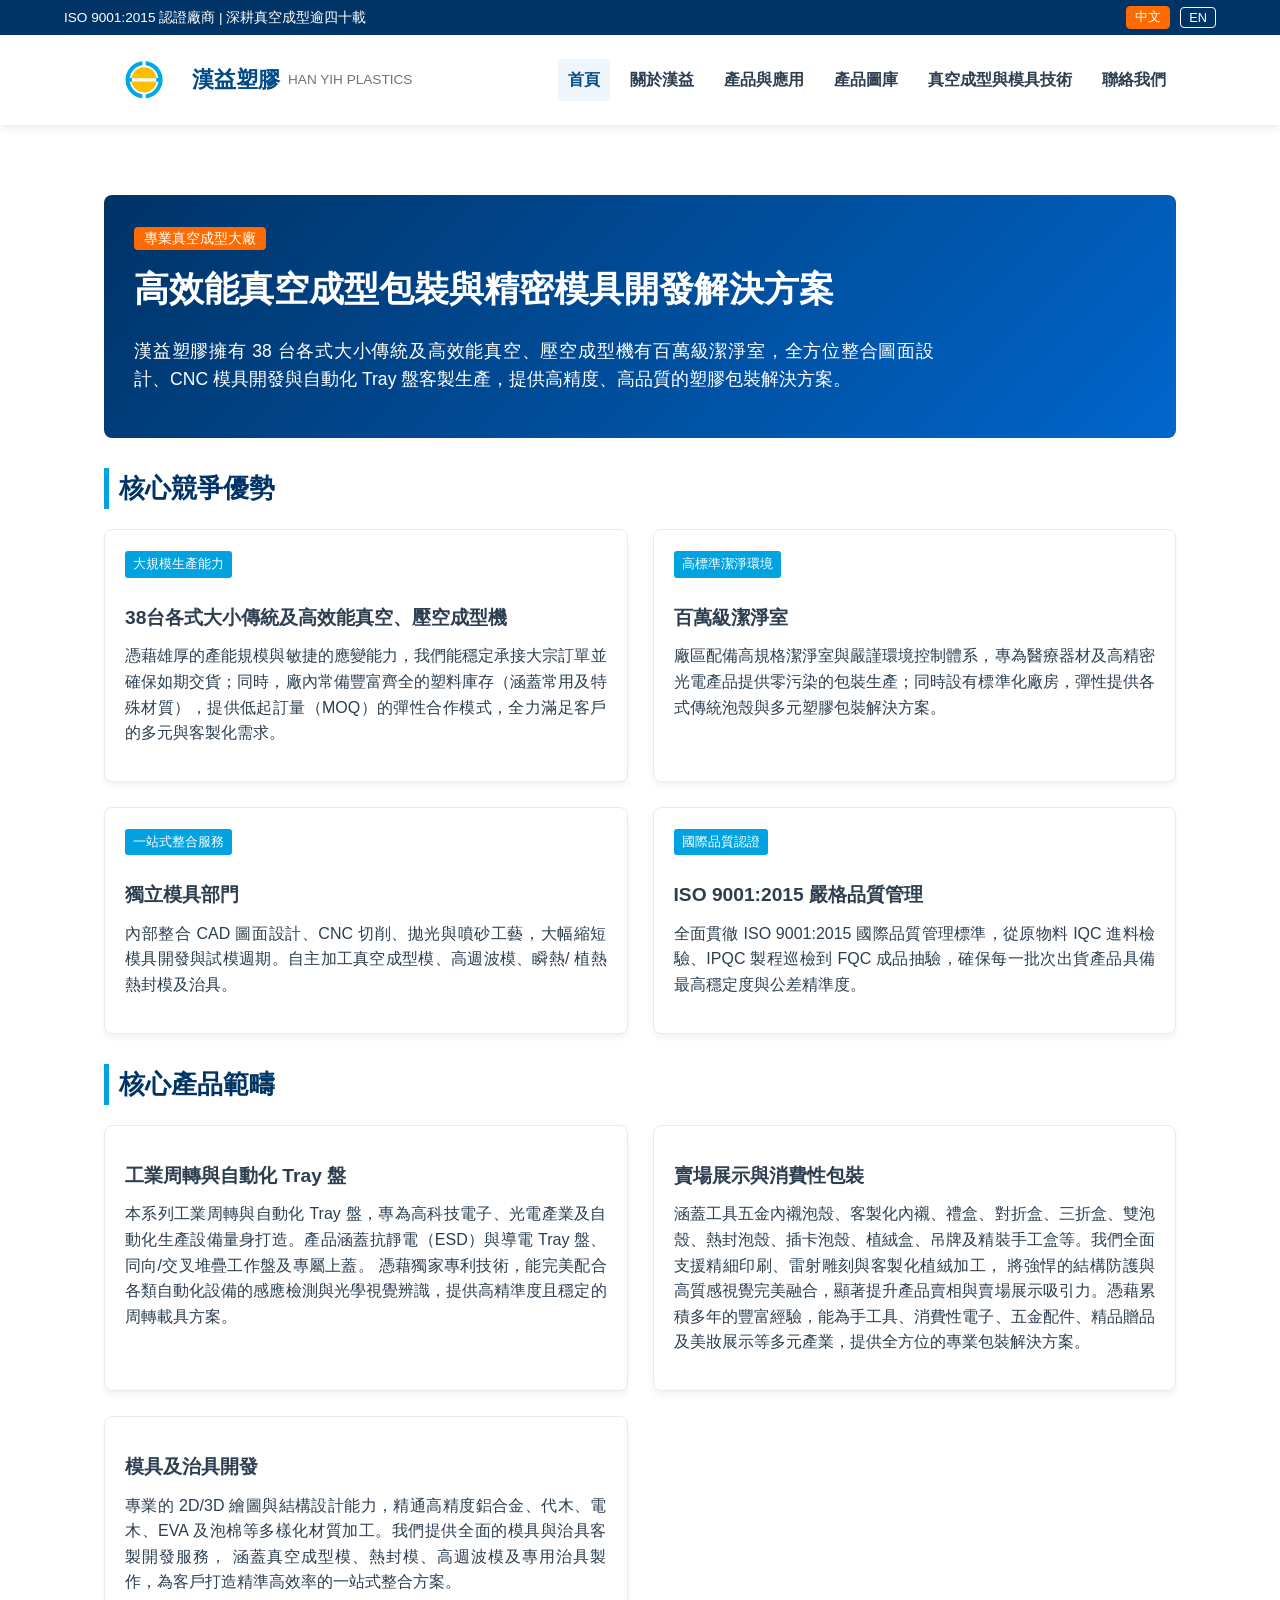
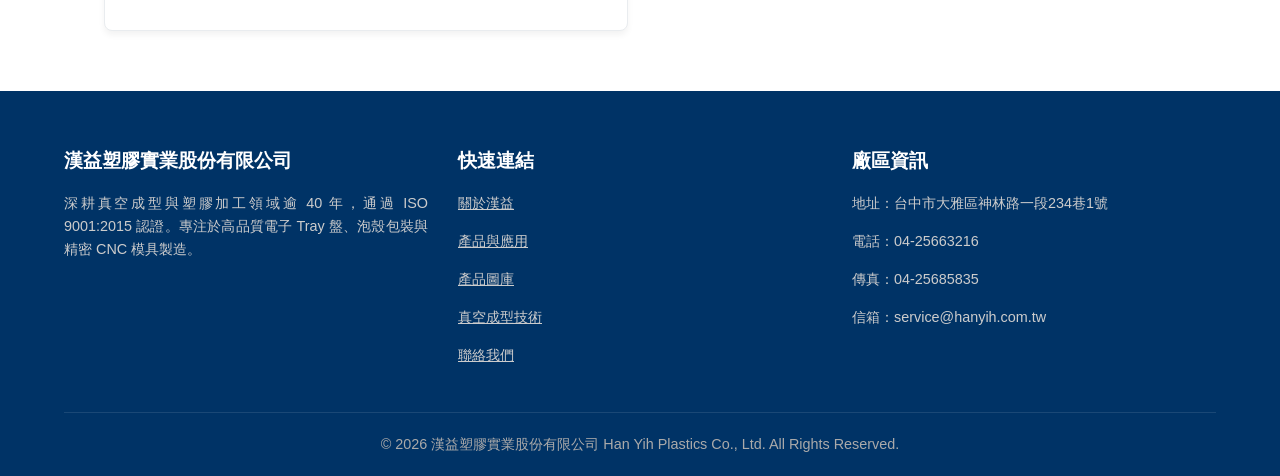
==== index.html @ bca00886 "Update index.html" ====
<!DOCTYPE html>
<html lang="zh-TW">
<head>
  <meta charset="UTF-8">
  <meta name="viewport" content="width=device-width, initial-scale=1.0">
  <meta name="robots" content="index, follow">
  <meta name="theme-color" content="#003366">

  <!-- SEO Meta Tags -->
  <title>漢益塑膠 | 真空成型盒、抗靜電Tray盤與CNC模具開發 (ISO 9001認證)</title>
  <meta name="description" content="漢益塑膠深耕真空成型逾40年，擁有38台真空成型機、壓空成型機與百萬級潔淨室。專營抗靜電Tray盤、電子包裝、雙泡殼、插卡泡殼、醫療食品盒及CNC鋁模設計製造，提供一站式專業製造服務。">
  <meta name="keywords" content="漢益塑膠, 真空成型,吸塑, 泡殼, 抗靜電Tray盤, 導電Tray, 電子Tray, 台中真空成型 , Tray , Blister , Clamshell , 專業 , CNC模具, 潔淨室, ISO 9001">
  <meta name="author" content="漢益塑膠實業股份有限公司">
  <link rel="canonical" href="https://hanyih.com.tw/">

  <!-- Open Graph / Facebook / Social SEO -->
  <meta property="og:type" content="website">
  <meta property="og:title" content="漢益塑膠 | 專業真空成型與抗靜電Tray盤製造大廠">
  <meta property="og:description" content="40年真空成型經驗，配備38台成型機與百萬級潔淨室，通過ISO 9001認證，提供客製化Tray盤與泡殼包裝解決方案。">
  <meta property="og:url" content="https://hanyih.com.tw/">
  <meta property="og:site_name" content="漢益塑膠實業股份有限公司">
  <meta property="og:image" content="https://hanyih.com.tw/hanyih.jpg">

  <!-- Twitter Card SEO -->
  <meta name="twitter:card" content="summary_large_image">
  <meta name="twitter:title" content="漢益塑膠 | 專業真空成型與抗靜電Tray盤製造大廠">
  <meta name="twitter:description" content="40年真空成型經驗，配備38台成型機與百萬級潔淨室，通過ISO 9001認證，提供客製化Tray盤與泡殼包裝解決方案。">
  <meta name="twitter:image" content="https://hanyih.com.tw/hanyih.jpg">

  <!-- Schema.org (JSON-LD) 保留首頁即可 -->
  <script type="application/ld+json">
  {
    "@context": "https://schema.org",
    "@graph": [
      {
        "@type": "ManufacturingBusiness",
        "@id": "https://hanyih.com.tw/#organization",
        "name": "漢益塑膠實業股份有限公司",
        "alternateName": "Han Yih Plastics Co., Ltd.",
        "url": "https://hanyih.com.tw/",
        "logo": "https://hanyih.com.tw/HY3.png",
        "image": "https://hanyih.com.tw/hanyih.jpg",
        "telephone": "+886-4-25663216",
        "faxNumber": "+886-4-25685835",
        "email": "service@hanyih.com.tw",
        "priceRange": "$$",
        "address": {
          "@type": "PostalAddress",
          "streetAddress": "神林路一段234巷1號",
          "addressLocality": "大雅區",
          "addressRegion": "台中市",
          "postalCode": "428",
          "addressCountry": "TW"
        },
        "geo": {
          "@type": "GeoCoordinates",
          "latitude": "24.236753589183078",
          "longitude": "120.65590158064201"
        },
        "openingHoursSpecification": {
          "@type": "OpeningHoursSpecification",
          "dayOfWeek": ["Monday", "Tuesday", "Wednesday", "Thursday", "Friday"],
          "opens": "08:00",
          "closes": "17:00"
        },
        "hasCredential": "ISO 9001:2015 品質管理系統認證"
      },
      {
        "@type": "WebSite",
        "@id": "https://hanyih.com.tw/#website",
        "url": "https://hanyih.com.tw/",
        "name": "漢益塑膠 | 專業真空成型、抗靜電Tray盤與精密模具廠",
        "publisher": { "@id": "https://hanyih.com.tw/#organization" }
      },
	  {
		  "@type": "FAQPage",
		  "mainEntity": [
			{
			  "@type": "Question",
			  "name": "漢益塑膠擁有多少年的真空成型與包裝經驗？",
			  "acceptedAnswer": {
				"@type": "Answer",
				"text": "漢益塑膠深耕真空成型與塑膠加工領域逾 40 年，通過 ISO 9001:2015 認證，配備 38 台成型機與百萬級潔淨室，提供從模具開發到量產的一站式服務。"
			  }
			},
			{
			  "@type": "Question",
			  "name": "漢益塑膠能否配合自動化產線需求？",
			  "acceptedAnswer": {
				"@type": "Answer",
				"text": "可以。我們專為高科技電子及自動化設備量身打造同向堆疊與精密定位的 Tray 盤，完美配合自動化手臂與光學視覺辨識系統。"
			  }
			}
		  ]
		}
    ]
  }
  </script>
  <!-- CSS Styles -->
  <link rel="stylesheet" href="style.css">

</head>
<body class="lang-zh">

  <!-- Header / Navigation -->
<header id="site-header"></header>

  <!-- Main Content Container -->
  <main>
    <!-- 1. 首頁 (Home) -->
    <section id="home" class="page-section active">
      <div class="cta-box" style="text-align: left; background: linear-gradient(135deg, #003366, #0066cc);">
        <span style="background:var(--accent); padding:4px 10px; border-radius:4px; font-size:0.85rem;">
          <span class="lang-zh">專業真空成型大廠</span><span class="lang-en">Leading Thermoforming Manufacturer</span>
        </span>
        <h1 style="color:#fff; border:none; margin:10px 0;">
          <span class="lang-zh">高效能真空成型包裝與精密模具開發解決方案</span>
          <span class="lang-en">High-Performance Thermoforming Packaging & Precision Mold Solutions</span>
        </h1>
        <p style="font-size:1.1rem; max-width:800px;">
          <span class="lang-zh">漢益塑膠擁有 38 台各式大小傳統及高效能真空、壓空成型機有百萬級潔淨室，全方位整合圖面設計、CNC 模具開發與自動化 Tray 盤客製生產，提供高精度、高品質的塑膠包裝解決方案。</span>
          <span class="lang-en">Equipped with 38 conventional and high-performance vacuum and pressure forming machines of various sizes, along with a cleanroom facility
		  , Han Yih Plastic provides fully integrated services—from drawing design and CNC mold development to custom automated tray manufacturing—delivering high-precision, high-quality plastic packaging solutions.</span>
        </p>
      </div>
      <h2>
        <span class="lang-zh">核心競爭優勢</span><span class="lang-en">Core Advantages</span>
      </h2>
      <div class="grid-2">
        <div class="card">
          <div class="card-badge">
            <span class="lang-zh">大規模生產能力</span><span class="lang-en">Mass Production Capacity</span>
          </div>
          <h3>
            <span class="lang-zh">38台各式大小傳統及高效能真空、壓空成型機</span><span class="lang-en">38 conventional and high-performance vacuum and pressure forming machines</span>
          </h3>
          <p>
            <span class="lang-zh">憑藉雄厚的產能規模與敏捷的應變能力，我們能穩定承接大宗訂單並確保如期交貨；同時，廠內常備豐富齊全的塑料庫存（涵蓋常用及特殊材質），提供低起訂量（MOQ）的彈性合作模式，全力滿足客戶的多元與客製化需求。</span>
            <span class="lang-en">Powered by scalable capacity and rapid responsiveness, we ensure reliable large-order fulfillment and on-time delivery.
			Backed by a comprehensive inventory of standard and specialty raw materials, we support flexible low MOQs to meet all your tailored packaging needs.</span>
          </p>
        </div>
        <div class="card">
          <div class="card-badge">
            <span class="lang-zh">高標準潔淨環境</span><span class="lang-en">Cleanroom Standard</span>
          </div>
          <h3>
            <span class="lang-zh">百萬級潔淨室</span><span class="lang-en">Class 1,000,000 Cleanroom</span>
          </h3>
          <p>
            <span class="lang-zh">廠區配備高規格潔淨室與嚴謹環境控制體系，專為醫療器材及高精密光電產品提供零污染的包裝生產；同時設有標準化廠房，彈性提供各式傳統泡殼與多元塑膠包裝解決方案。</span>
            <span class="lang-en">Equipped with a high-specification cleanroom and strict environmental monitoring systems
			, we deliver zero-contamination packaging solutions tailored for medical devices and high-precision optoelectronics. Additionally
			, our standard manufacturing facility provides versatile conventional blister packaging solutions to meet diverse industry needs.</span>
          </p>
        </div>
        <div class="card">
          <div class="card-badge">
            <span class="lang-zh">一站式整合服務</span><span class="lang-en">One-Stop Solution</span>
          </div>
          <h3>
            <span class="lang-zh">獨立模具部門</span><span class="lang-en">In-House Tooling Department</span>
          </h3>
          <p>
            <span class="lang-zh">內部整合 CAD 圖面設計、CNC 切削、拋光與噴砂工藝，大幅縮短模具開發與試模週期。自主加工真空成型模、高週波模、瞬熱/ 植熱熱封模及治具。</span>
            <span class="lang-en">Integrating CAD design, CNC machining, polishing, and sandblasting. In-house fabrication of thermoforming molds, high-frequency molds, heat-sealing molds, and fixtures to shorten development lead times.</span>
          </p>
        </div>
        <div class="card">
          <div class="card-badge">
            <span class="lang-zh">國際品質認證</span><span class="lang-en">Certified Quality</span>
          </div>
          <h3>
            <span class="lang-zh">ISO 9001:2015 嚴格品質管理</span><span class="lang-en">ISO 9001:2015 Quality Management System</span>
          </h3>
          <p>
            <span class="lang-zh">全面貫徹 ISO 9001:2015 國際品質管理標準，從原物料 IQC 進料檢驗、IPQC 製程巡檢到 FQC 成品抽驗，確保每一批次出貨產品具備最高穩定度與公差精準度。</span>
            <span class="lang-en"> Full compliance with ISO 9001:2015 quality control systems. Rigorous raw material inspection, process monitoring, and final QA ensure superior dimension precision.</span>
          </p>
        </div>
      </div>

      <h2>
        <span class="lang-zh">核心產品範疇</span><span class="lang-en">Core Product Line</span>
      </h2>
      <div class="grid-2">
        <div class="card">
          <h3>
            <span class="lang-zh">工業周轉與自動化 Tray 盤</span><span class="lang-en">Industrial Transport & Automation Trays</span>
          </h3>
          <p>
            <span class="lang-zh">本系列工業周轉與自動化 Tray 盤，專為高科技電子、光電產業及自動化生產設備量身打造。產品涵蓋抗靜電（ESD）與導電 Tray 盤、同向/交叉堆疊工作盤及專屬上蓋。
			憑藉獨家專利技術，能完美配合各類自動化設備的感應檢測與光學視覺辨識，提供高精準度且穩定的周轉載具方案。</span>
            <span class="lang-en">Our industrial transport and automation trays offer complete handling solutions for advanced electronics, optoelectronics
			, and automated manufacturing. Available in anti-static (ESD) and conductive materials
			, our cross/oriented stackable trays and top covers feature patented technologies that ensure multi-angle compatibility with automated sensing 
			and optical inspection equipment—enhancing overall automation efficiency.</span>
          </p>
        </div>
        <div class="card">
          <h3>
            <span class="lang-zh">賣場展示與消費性包裝</span><span class="lang-en">Retail Display & Consumer Packaging</span>
          </h3>
          <p>
            <span class="lang-zh">涵蓋工具五金內襯泡殼、客製化內襯、禮盒、對折盒、三折盒、雙泡殼、熱封泡殼、插卡泡殼、植絨盒、吊牌及精裝手工盒等。我們全面支援精細印刷、雷射雕刻與客製化植絨加工，
			將強悍的結構防護與高質感視覺完美融合，顯著提升產品賣相與賣場展示吸引力。憑藉累積多年的豐富經驗，能為手工具、消費性電子、五金配件、精品贈品及美妝展示等多元產業，提供全方位的專業包裝解決方案。</span>
            <span class="lang-en">Hardware tool blister inserts, custom product liners, gift boxes, clamshells, tri-fold boxes, double blisters, heat-seal blisters, slide-card blisters
			, flocked boxes, hang tags, and rigid setup boxes. Supporting high-precision printing, laser engraving, and custom flocking treatments
			, we seamlessly blend robust structural protection with premium aesthetic appeal to maximize shelf impact and retail visibility.
			Backed by extensive industry expertise, we deliver end-to-end packaging services across hand tools, consumer electronics, hardware, premium gifts, and cosmetic retail displays. </span>
          </p>
        </div>
        <div class="card">
          <h3>
            <span class="lang-zh">模具及治具開發</span><span class="lang-en">Mold & Fixture Tooling</span>
          </h3>
          <p>
            <span class="lang-zh">專業的 2D/3D 繪圖與結構設計能力，精通高精度鋁合金、代木、電木、EVA 及泡棉等多樣化材質加工。我們提供全面的模具與治具客製開發服務，
			涵蓋真空成型模、熱封模、高週波模及專用治具製作，為客戶打造精準高效率的一站式整合方案。</span>
            <span class="lang-en">Equipped with in-house 2D/3D design and structural engineering capabilities,
			delivers high-precision machining across a wide range of materials, including aluminum alloys,
			tooling board, Bakelite, EVA, and foam. We provide fully integrated tooling and fixture manufacturing—ranging from thermoforming molds, heat-seal dies,
			and high-frequency welding dies to custom processing jigs.</span>
          </p>
        </div>
      </div>
    </section>
  </main>

  <!-- Footer -->
  <footer>
    <div class="footer-content">

      <div>
        <h3 style="color:#fff; margin-bottom:15px;">
			<span class="lang-zh">漢益塑膠實業股份有限公司</span>
			<span class="lang-en">Han Yih Plastics Co., Ltd</span>
		
		</h3>
        <p style="color:#ccc;">
          <span class="lang-zh">深耕真空成型與塑膠加工領域逾 40 年，通過 ISO 9001:2015 認證。專注於高品質電子 Tray 盤、泡殼包裝與精密 CNC 模具製造。</span>
          <span class="lang-en">Over 40 years of excellence in thermoforming and custom plastic manufacturing. ISO 9001:2015 certified manufacturer specializing in ESD trays, blisters, and CNC tooling molds.</span>
        </p>
      </div>
      <div>
        <h3 style="color:#fff; margin-bottom:15px;">
          <span class="lang-zh">快速連結</span><span class="lang-en">Quick Links</span>
        </h3>
        <p><a style="color:#ccc; cursor:pointer;" href="about.html"><span class="lang-zh">關於漢益</span><span class="lang-en">About Us</span></a></p>
        <p><a style="color:#ccc; cursor:pointer;" href="products.html"><span class="lang-zh">產品與應用</span><span class="lang-en">Products</span></a></p>
        <p><a style="color:#ccc; cursor:pointer;" href="gallery.html"><span class="lang-zh">產品圖庫</span><span class="lang-en">Gallery</span></a></p>
        <p><a style="color:#ccc; cursor:pointer;" href="technology.html"><span class="lang-zh">真空成型技術</span><span class="lang-en">Technology</span></a></p>
        <p><a style="color:#ccc; cursor:pointer;" href="contact.html"><span class="lang-zh">聯絡我們</span><span class="lang-en">Contact Us</span></a></p>
      </div>
      <div>
        <h3 style="color:#fff; margin-bottom:15px;">
          <span class="lang-zh">廠區資訊</span><span class="lang-en">Contact Info</span>
        </h3>
        <p style="color:#ccc;"><span class="lang-zh">地址：台中市大雅區神林路一段234巷1號</span><span class="lang-en">Add: No.1, Ln. 234, Sec. 1, Shenlin Rd., Daya Dist., Taichung, Taiwan</span></p>
        <p style="color:#ccc;"><span class="lang-zh">電話：04-25663216</span><span class="lang-en">Tel: +886-4-25663216</span></p>
        <p style="color:#ccc;"><span class="lang-zh">傳真：04-25685835</span><span class="lang-en">Fax: +886-4-25685835</span></p>
        <p style="color:#ccc;"><span class="lang-zh">信箱：service@hanyih.com.tw</span><span class="lang-en">Email：service@hanyih.com.tw</span></p>
      </div>
    </div>
    <div class="footer-bottom">
      &copy; 2026 漢益塑膠實業股份有限公司 Han Yih Plastics Co., Ltd. All Rights Reserved.
    </div>
  </footer>

  <!-- JavaScript for Tab Switching, Language Toggle and Gallery Filter -->
  <script>
    // 切換語言功能 (Zh / En)
    function setLanguage(lang) {
      if (lang === 'en') {
        document.body.classList.remove('lang-zh');
        document.body.classList.add('lang-en');
        document.getElementById('btn-en').classList.add('active');
        document.getElementById('btn-zh').classList.remove('active');
        document.documentElement.lang = 'en';
      } else {
        document.body.classList.remove('lang-en');
        document.body.classList.add('lang-zh');
        document.getElementById('btn-zh').classList.add('active');
        document.getElementById('btn-en').classList.remove('active');
        document.documentElement.lang = 'zh-TW';
      }
      localStorage.setItem('hanyih_lang', lang);
    }

    // 頁面初始化檢測語言設定
    (function initLang() {
      const savedLang = localStorage.getItem('hanyih_lang');
      if (savedLang) {
        setLanguage(savedLang);
      }
    })();

    // 切換頁面 Tab
    function switchTab(tabId) {
      const sections = document.querySelectorAll('.page-section');
      sections.forEach(section => section.classList.remove('active'));

      const navs = document.querySelectorAll('.nav-links a');
      navs.forEach(nav => nav.classList.remove('active'));

      const targetSection = document.getElementById(tabId);
      if (targetSection) {
        targetSection.classList.add('active');
      }

      const targetNav = document.getElementById('nav-' + tabId);
      if (targetNav) {
        targetNav.classList.add('active');
      }

      window.scrollTo({ top: 0, behavior: 'smooth' });
    }

    // 產品圖庫分類篩選功能
    function filterGallery(category, button) {
      const buttons = document.querySelectorAll('.filter-btn');
      buttons.forEach(btn => btn.classList.remove('active'));
      button.classList.add('active');

      const cards = document.querySelectorAll('.gallery-card');
      cards.forEach(card => {
        if (category === 'all' || card.getAttribute('data-category') === category) {
          card.style.display = 'flex';
        } else {
          card.style.display = 'none';
        }
      });
    }
	// 動態載入 Header
	fetch('header.html')
		  .then(response => {
			if (!response.ok) {
			  throw new Error('找不到 header.html 檔案');
			}
			return response.text();
		  })
		  .then(data => {
			document.getElementById('site-header').innerHTML = data;
		  })
		  .catch(error => {
			console.error('載入 Header 失敗:', error);
		  });
	</script>
</body>
</html>
---- style.css ----
:root {
      --primary: #004b87;
      --primary-dark: #003366;
      --secondary: #00a3e0;
      --accent: #ff6b00;
      --bg-light: #f8f9fa;
      --text-dark: #2c3e50;
      --text-muted: #6c757d;
      --border-color: #e9ecef;
    }

    * { box-sizing: border-box; margin: 0; padding: 0; }
    body { font-family: -apple-system, BlinkMacSystemFont, "Segoe UI", Roboto, "Helvetica Neue", Arial, "Microsoft JhengHei", sans-serif; color: var(--text-dark); line-height: 1.6; background-color: #fff; }
    
    /* ------------------------------------------------------------- */
    /* 多語系切換控制 CSS (多語系隱藏/顯示邏輯)                         */
    /* ------------------------------------------------------------- */
    body.lang-zh .lang-en { display: none !important; }
    body.lang-en .lang-zh { display: none !important; }

    .lang-switch-btn {
      background: transparent;
      border: 1px solid #ffffff;
      color: #ffffff;
      padding: 2px 8px;
      border-radius: 4px;
      cursor: pointer;
      font-size: 0.8rem;
      margin-left: 10px;
      transition: all 0.3s ease;
    }
    .lang-switch-btn:hover, .lang-switch-btn.active {
      background: var(--accent);
      border-color: var(--accent);
      color: #ffffff;
    }

    /* Header & Navigation */
    header { background-color: #fff; box-shadow: 0 2px 10px rgba(0,0,0,0.1); position: sticky; top: 0; z-index: 1000; }
    .top-bar { background-color: var(--primary-dark); color: #fff; padding: 6px 5%; font-size: 0.85rem; display: flex; justify-content: space-between; align-items: center; }
    .top-bar a { color: #fff; text-decoration: none; margin-left: 15px; }
    .top-bar-right { display: flex; align-items: center; }
    nav { display: flex; justify-content: space-between; align-items: center; padding: 15px 5%; max-width: 1200px; margin: 0 auto; }
    .logo { font-size: 1.4rem; font-weight: bold; color: var(--primary); text-decoration: none; display: flex; align-items: center; gap: 8px; white-space: nowrap;flex-shrink: 0;}
    .logo span { font-size: 0.85rem; color: var(--text-muted); font-weight: normal; white-space: nowrap;}
    .nav-links { display: flex; list-style: none; gap: 10px; flex-wrap: nowrap;}
    .nav-links a { text-decoration: none; color: var(--text-dark); font-weight: 600; padding: 8px 10px; border-radius: 4px; transition: all 0.3s; cursor: pointer; white-space: nowrap;display: inline-block;}
    .nav-links a:hover, .nav-links a.active { color: var(--primary); background-color: #eef6fc; }

    /* Main Container */
    main { min-height: 80vh; }
    .page-section { display: none; padding: 40px 5%; max-width: 1200px; margin: 0 auto; }
    .page-section.active { display: block; animation: fadeIn 0.4s ease-in-out; }
    @keyframes fadeIn { from { opacity: 0; transform: translateY(10px); } to { opacity: 1; transform: translateY(0); } }

    /* SEO Breadcrumbs */
    .breadcrumb { font-size: 0.9rem; color: var(--text-muted); margin-bottom: 20px; background: var(--bg-light); padding: 10px 15px; border-radius: 4px; }
    .breadcrumb a { color: var(--primary); text-decoration: none; }

    /* Typography */
    h1 { font-size: 2.2rem; color: var(--primary); margin-bottom: 20px; border-bottom: 3px solid var(--secondary); padding-bottom: 10px; }
    h2 { font-size: 1.6rem; color: var(--primary-dark); margin: 30px 0 15px; border-left: 5px solid var(--secondary); padding-left: 10px; }
    h3 { font-size: 1.2rem; color: var(--text-dark); margin: 15px 0 10px; }
    p { margin-bottom: 15px; text-align: justify; }

    /* Feature Cards & Grid */
    .grid-3 { display: grid; grid-template-columns: repeat(auto-fit, minmax(300px, 1fr)); gap: 20px; margin: 20px 0; }
    .grid-2 { display: grid; grid-template-columns: repeat(auto-fit, minmax(450px, 1fr)); gap: 25px; margin: 20px 0; }
    .card { background: #fff; border: 1px solid var(--border-color); border-radius: 8px; padding: 20px; box-shadow: 0 4px 6px rgba(0,0,0,0.05); transition: transform 0.3s; }
    .card:hover { transform: translateY(-5px); box-shadow: 0 8px 15px rgba(0,0,0,0.1); }
    .card-badge { display: inline-block; background: var(--secondary); color: #fff; font-size: 0.8rem; padding: 3px 8px; border-radius: 3px; margin-bottom: 10px; }

    /* Tables for Materials & Comparisons */
    .table-container { overflow-x: auto; margin: 20px 0; }
    table { width: 100%; border-collapse: collapse; background: #fff; }
    th, td { border: 1px solid var(--border-color); padding: 12px 15px; text-align: left; }
    th { background-color: var(--primary); color: #fff; font-weight: 600; }
    tr:nth-child(even) { background-color: var(--bg-light); }

    /* Timeline */
    .timeline { position: relative; padding-left: 30px; margin: 20px 0; border-left: 3px solid var(--secondary); }
    .timeline-item { margin-bottom: 20px; position: relative; }
    .timeline-item::before { content: ''; position: absolute; left: -36px; top: 5px; width: 12px; height: 12px; border-radius: 50%; background: var(--primary); border: 2px solid #fff; }
    .timeline-year { font-weight: bold; color: var(--accent); font-size: 1.1rem; }

    /* CTA Section */
    .cta-box { background: linear-gradient(135deg, var(--primary), var(--primary-dark)); color: #fff; padding: 30px; border-radius: 8px; text-align: center; margin: 30px 0; }
    .btn { display: inline-block; background: var(--accent); color: #fff; padding: 12px 25px; text-decoration: none; border-radius: 5px; font-weight: bold; transition: background 0.3s; margin-top: 15px; border: none; cursor: pointer; }
    .btn:hover { background: #e05e00; }

    /* 產品圖庫 (Gallery) 專用 CSS 樣式 */
    .filter-container { display: flex; flex-wrap: wrap; gap: 10px; margin-bottom: 25px; justify-content: flex-start; }
    .filter-btn { background: var(--bg-light); color: var(--text-dark); border: 1px solid var(--border-color); padding: 8px 18px; border-radius: 20px; cursor: pointer; font-weight: 600; transition: all 0.3s; }
    .filter-btn:hover, .filter-btn.active { background: var(--primary); color: #fff; border-color: var(--primary); }

    .gallery-grid { display: grid; grid-template-columns: repeat(auto-fill, minmax(260px, 1fr)); gap: 20px; margin-top: 20px; }
    .gallery-card { background: #fff; border: 1px solid var(--border-color); border-radius: 8px; overflow: hidden; box-shadow: 0 4px 6px rgba(0,0,0,0.05); transition: transform 0.3s, box-shadow 0.3s; display: flex; flex-direction: column; }
    .gallery-card:hover { transform: translateY(-5px); box-shadow: 0 8px 15px rgba(0,0,0,0.12); }
    
    .gallery-card a { text-decoration: none; color: inherit; display: flex; flex-direction: column; height: 100%; }
    
    .gallery-img-wrapper { width: 100%; aspect-ratio: 4 / 3; background-color: transparent; overflow: hidden; position: relative; display: flex; align-items: center; justify-content: center; }
    .gallery-img-wrapper img { width: 100%; height: 100%; object-fit: contain; max-width: 100%;transition: transform 0.4s ease; }
    .gallery-card:hover .gallery-img-wrapper img { transform: scale(1.06); }
    
    .gallery-info { padding: 15px; display: flex; flex-direction: column; flex-grow: 1; }
    .gallery-category-tag { font-size: 0.75rem; color: var(--secondary); font-weight: bold; text-transform: uppercase; margin-bottom: 5px; }
    .gallery-title { font-size: 1.05rem; color: var(--primary-dark); font-weight: 600; margin-bottom: 5px; }
    .gallery-desc { font-size: 0.85rem; color: var(--text-muted); line-height: 1.4; margin-bottom: 0; }

    /* 地圖區塊樣式 */
    .map-container { margin-top: 20px; border-radius: 8px; overflow: hidden; box-shadow: 0 4px 6px rgba(0,0,0,0.05); }
    .map-container iframe { width: 100%; display: block; }

    /* Footer */
    footer { background-color: var(--primary-dark); color: #fff; padding: 40px 5% 20px; font-size: 0.9rem; }
    .footer-content { max-width: 1200px; margin: 0 auto; display: grid; grid-template-columns: repeat(auto-fit, minmax(250px, 1fr)); gap: 30px; }
    .footer-bottom { text-align: center; margin-top: 30px; padding-top: 20px; border-top: 1px solid rgba(255,255,255,0.1); color: #aaa; }

    @media (max-width: 768px) {
      .top-bar { flex-direction: column; gap: 5px; text-align: center; }
      .nav-links { flex-direction: column; gap: 10px; width: 100%; text-align: center; display: none; }
      .nav-links.show { display: flex; padding-top: 15px; }
      .grid-2 { grid-template-columns: 1fr; }
      .gallery-grid { grid-template-columns: repeat(auto-fill, minmax(180px, 1fr)); gap: 12px; }
    }
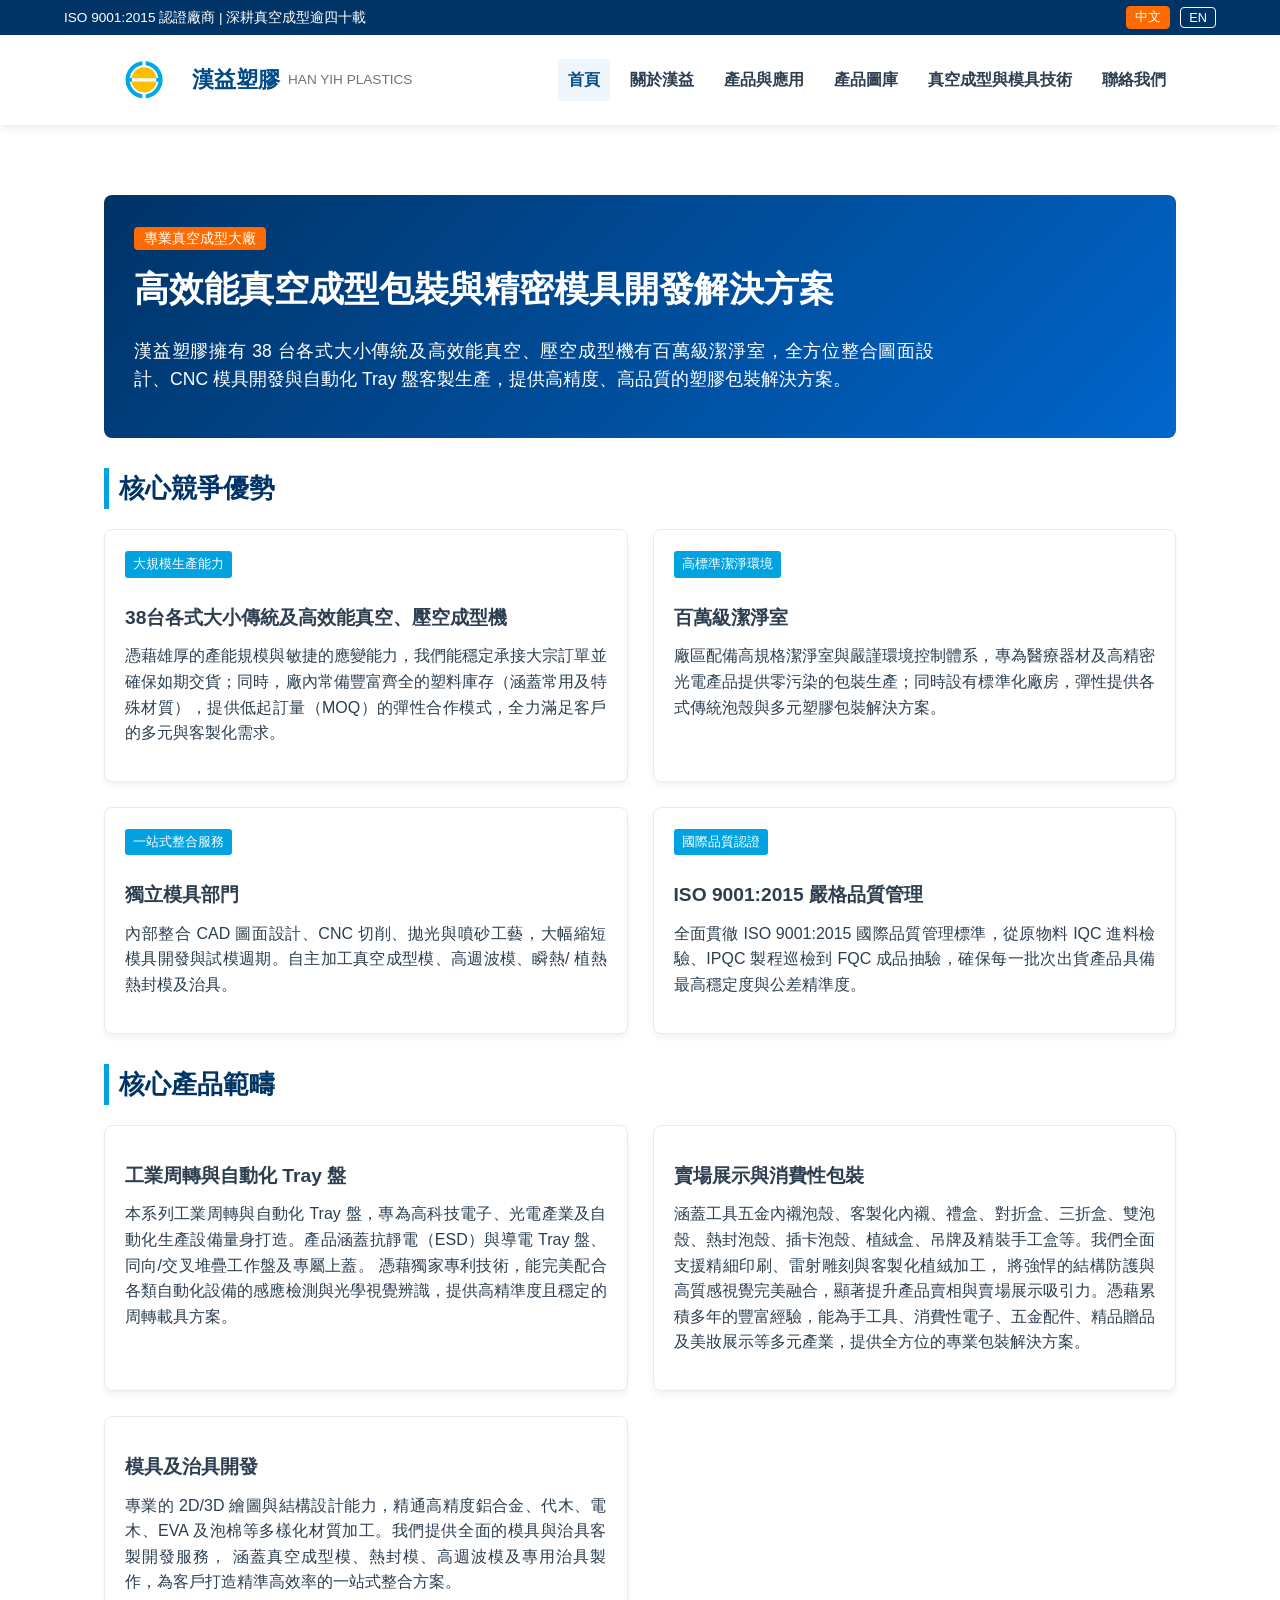
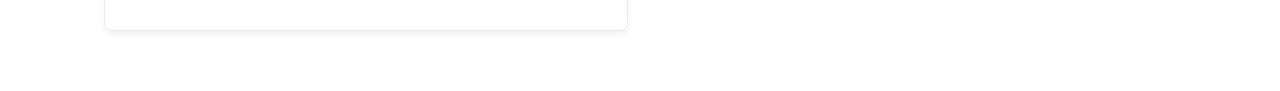
==== commit b4287158: "Update index.html" ====
--- a/index.html
+++ b/index.html
@@ -103,8 +103,7 @@
 <body class="lang-zh">
 
   <!-- Header / Navigation -->
-<header id="site-header"></header>
-
+	<header id="site-header"></header>
   <!-- Main Content Container -->
   <main>
     <!-- 1. 首頁 (Home) -->
@@ -226,46 +225,8 @@
       </div>
     </section>
   </main>
-
-  <!-- Footer -->
-  <footer>
-    <div class="footer-content">
-
-      <div>
-        <h3 style="color:#fff; margin-bottom:15px;">
-			<span class="lang-zh">漢益塑膠實業股份有限公司</span>
-			<span class="lang-en">Han Yih Plastics Co., Ltd</span>
-		
-		</h3>
-        <p style="color:#ccc;">
-          <span class="lang-zh">深耕真空成型與塑膠加工領域逾 40 年，通過 ISO 9001:2015 認證。專注於高品質電子 Tray 盤、泡殼包裝與精密 CNC 模具製造。</span>
-          <span class="lang-en">Over 40 years of excellence in thermoforming and custom plastic manufacturing. ISO 9001:2015 certified manufacturer specializing in ESD trays, blisters, and CNC tooling molds.</span>
-        </p>
-      </div>
-      <div>
-        <h3 style="color:#fff; margin-bottom:15px;">
-          <span class="lang-zh">快速連結</span><span class="lang-en">Quick Links</span>
-        </h3>
-        <p><a style="color:#ccc; cursor:pointer;" href="about.html"><span class="lang-zh">關於漢益</span><span class="lang-en">About Us</span></a></p>
-        <p><a style="color:#ccc; cursor:pointer;" href="products.html"><span class="lang-zh">產品與應用</span><span class="lang-en">Products</span></a></p>
-        <p><a style="color:#ccc; cursor:pointer;" href="gallery.html"><span class="lang-zh">產品圖庫</span><span class="lang-en">Gallery</span></a></p>
-        <p><a style="color:#ccc; cursor:pointer;" href="technology.html"><span class="lang-zh">真空成型技術</span><span class="lang-en">Technology</span></a></p>
-        <p><a style="color:#ccc; cursor:pointer;" href="contact.html"><span class="lang-zh">聯絡我們</span><span class="lang-en">Contact Us</span></a></p>
-      </div>
-      <div>
-        <h3 style="color:#fff; margin-bottom:15px;">
-          <span class="lang-zh">廠區資訊</span><span class="lang-en">Contact Info</span>
-        </h3>
-        <p style="color:#ccc;"><span class="lang-zh">地址：台中市大雅區神林路一段234巷1號</span><span class="lang-en">Add: No.1, Ln. 234, Sec. 1, Shenlin Rd., Daya Dist., Taichung, Taiwan</span></p>
-        <p style="color:#ccc;"><span class="lang-zh">電話：04-25663216</span><span class="lang-en">Tel: +886-4-25663216</span></p>
-        <p style="color:#ccc;"><span class="lang-zh">傳真：04-25685835</span><span class="lang-en">Fax: +886-4-25685835</span></p>
-        <p style="color:#ccc;"><span class="lang-zh">信箱：service@hanyih.com.tw</span><span class="lang-en">Email：service@hanyih.com.tw</span></p>
-      </div>
-    </div>
-    <div class="footer-bottom">
-      &copy; 2026 漢益塑膠實業股份有限公司 Han Yih Plastics Co., Ltd. All Rights Reserved.
-    </div>
-  </footer>
+<div id="site-footer"></div>
+
 
   <!-- JavaScript for Tab Switching, Language Toggle and Gallery Filter -->
   <script>
@@ -345,6 +306,21 @@
 		  .catch(error => {
 			console.error('載入 Header 失敗:', error);
 		  });
+		  
+	// 動態載入 Footer
+	  fetch('footer.html')
+		.then(response => {
+		  if (!response.ok) {
+			throw new Error('找不到 footer.html 檔案');
+		  }
+		  return response.text();
+		})
+		.then(data => {
+		  document.getElementById('site-footer').innerHTML = data;
+		})
+		.catch(error => {
+		  console.error('載入 Footer 失敗:', error);
+		});
 	</script>
 </body>
 </html>
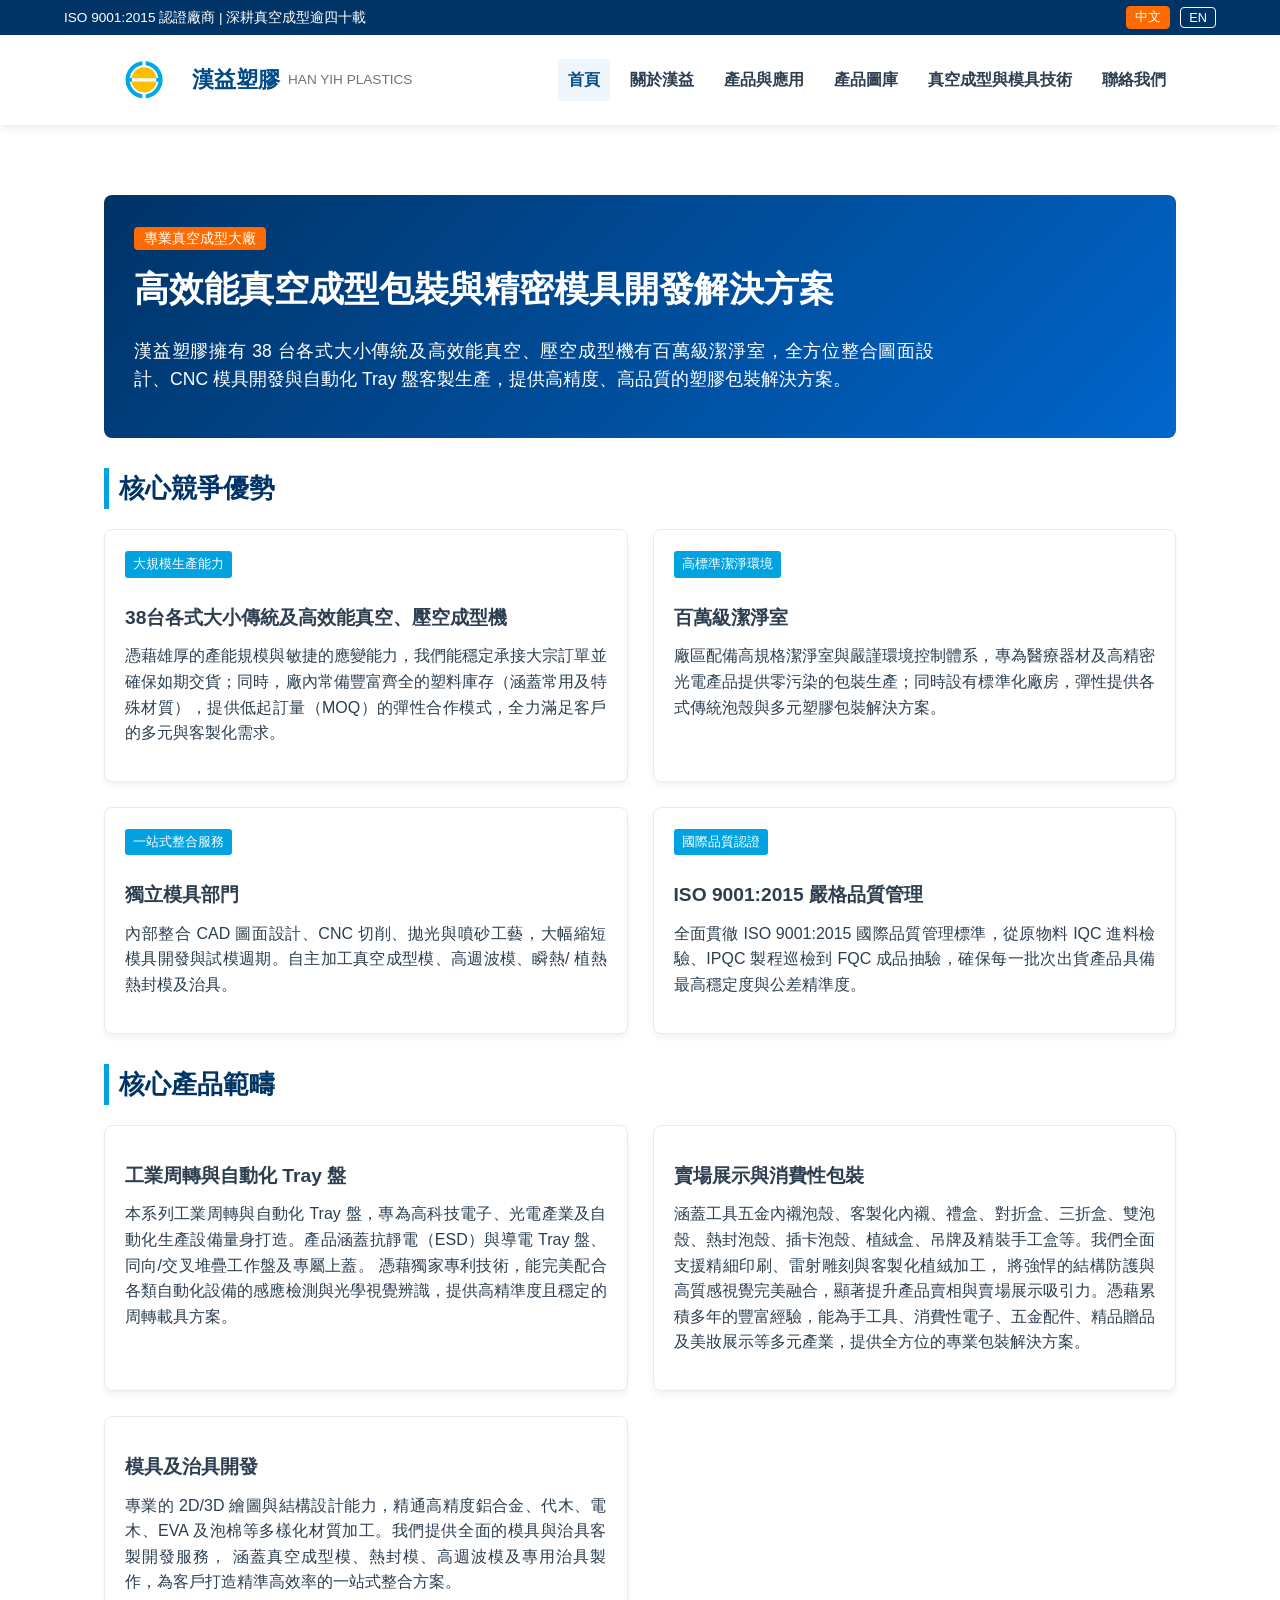
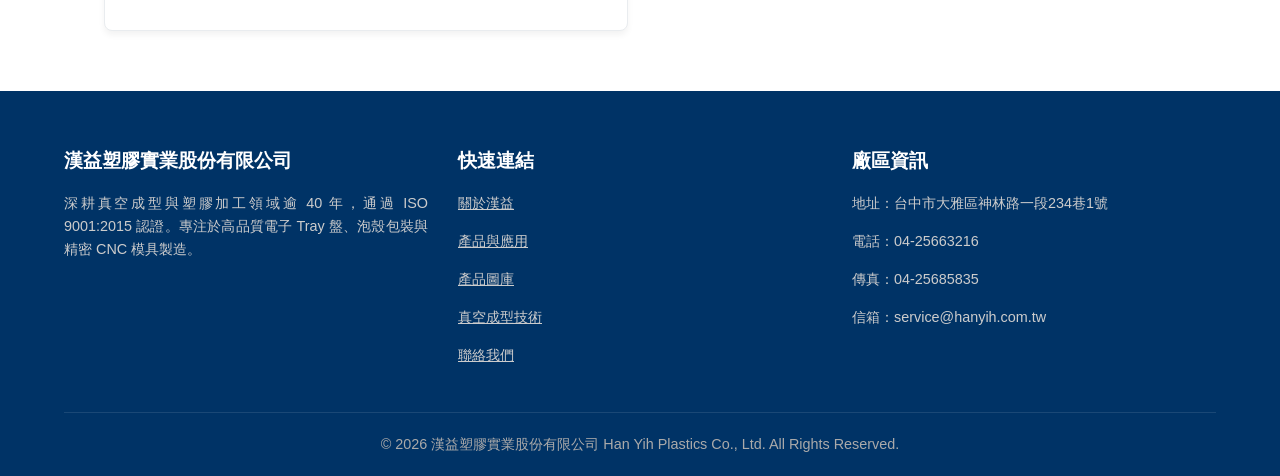
==== commit e430c5e9: "Update index.html" ====
--- a/index.html
+++ b/index.html
@@ -103,7 +103,7 @@
 <body class="lang-zh">
 
   <!-- Header / Navigation -->
-	<header id="site-header"></header>
+  <header id="site-header"></header>
   <!-- Main Content Container -->
   <main>
     <!-- 1. 首頁 (Home) -->
@@ -225,7 +225,8 @@
       </div>
     </section>
   </main>
-<div id="site-footer"></div>
+   <!-- Footer -->
+	<div id="site-footer"></div>
 
 
   <!-- JavaScript for Tab Switching, Language Toggle and Gallery Filter -->
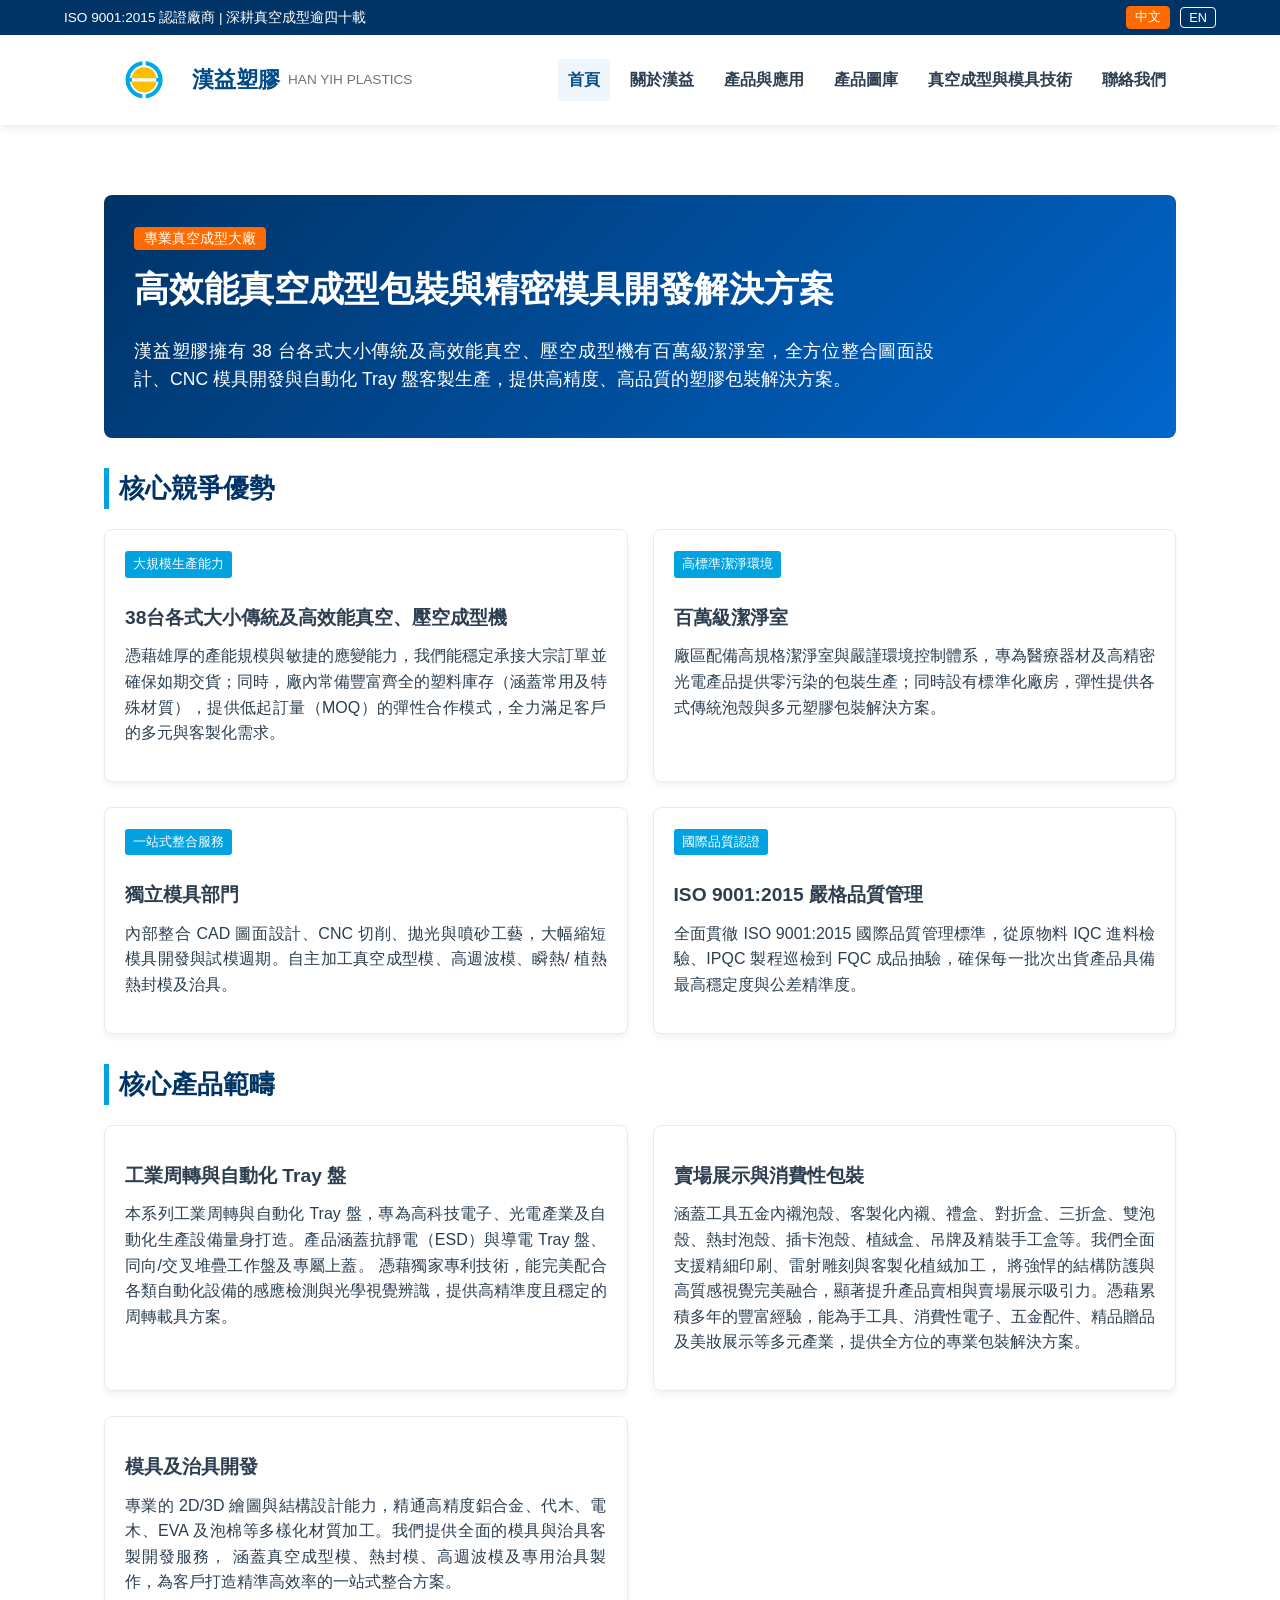
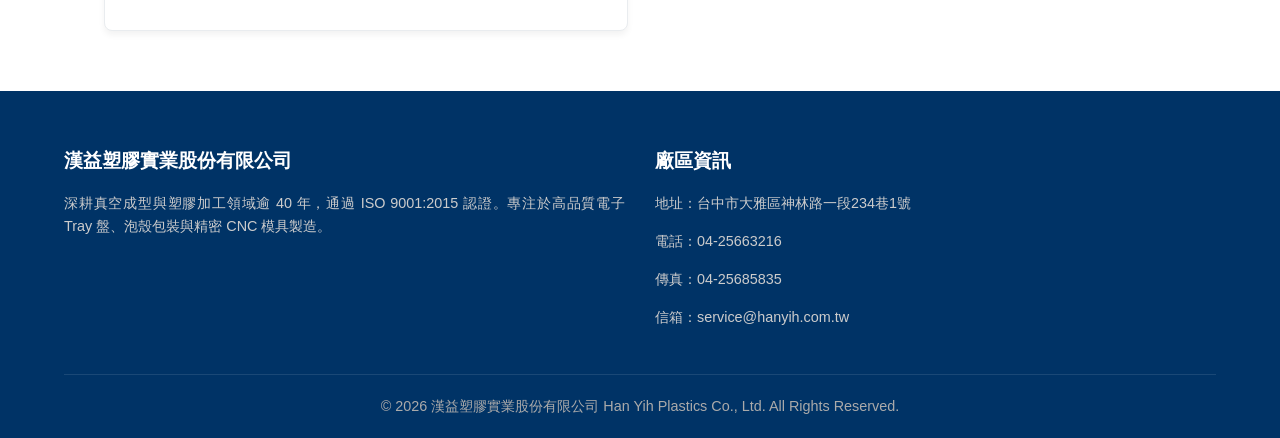
==== commit 7d9789d8: "Update index.html" ====
--- a/index.html
+++ b/index.html
@@ -104,6 +104,8 @@
 
   <!-- Header / Navigation -->
   <header id="site-header"></header>
+  
+
   <!-- Main Content Container -->
   <main>
     <!-- 1. 首頁 (Home) -->
@@ -230,98 +232,116 @@
 
 
   <!-- JavaScript for Tab Switching, Language Toggle and Gallery Filter -->
-  <script>
-    // 切換語言功能 (Zh / En)
-    function setLanguage(lang) {
+<script>
+  // 切換語言功能 (Zh / En)
+  function setLanguage(lang) {
+    if (lang === 'en') {
+      document.body.classList.remove('lang-zh');
+      document.body.classList.add('lang-en');
+      document.documentElement.lang = 'en';
+    } else {
+      document.body.classList.remove('lang-en');
+      document.body.classList.add('lang-zh');
+      document.documentElement.lang = 'zh-TW';
+    }
+
+    // 更新按鈕 active 狀態（加上判斷避免動態 Header 未載入時報錯）
+    const btnZh = document.getElementById('btn-zh');
+    const btnEn = document.getElementById('btn-en');
+    
+    if (btnZh && btnEn) {
       if (lang === 'en') {
-        document.body.classList.remove('lang-zh');
-        document.body.classList.add('lang-en');
-        document.getElementById('btn-en').classList.add('active');
-        document.getElementById('btn-zh').classList.remove('active');
-        document.documentElement.lang = 'en';
+        btnEn.classList.add('active');
+        btnZh.classList.remove('active');
       } else {
-        document.body.classList.remove('lang-en');
-        document.body.classList.add('lang-zh');
-        document.getElementById('btn-zh').classList.add('active');
-        document.getElementById('btn-en').classList.remove('active');
-        document.documentElement.lang = 'zh-TW';
+        btnZh.classList.add('active');
+        btnEn.classList.remove('active');
       }
-      localStorage.setItem('hanyih_lang', lang);
     }
 
-    // 頁面初始化檢測語言設定
-    (function initLang() {
-      const savedLang = localStorage.getItem('hanyih_lang');
-      if (savedLang) {
-        setLanguage(savedLang);
+    localStorage.setItem('hanyih_lang', lang);
+  }
+
+  // 取得目前設定的語言
+  function getCurrentLang() {
+    return localStorage.getItem('hanyih_lang') || 'zh';
+  }
+
+  // 頁面初始化檢測語言設定
+  (function initLang() {
+    setLanguage(getCurrentLang());
+  })();
+
+  // 切換頁面 Tab
+  function switchTab(tabId) {
+    const sections = document.querySelectorAll('.page-section');
+    sections.forEach(section => section.classList.remove('active'));
+
+    const navs = document.querySelectorAll('.nav-links a');
+    navs.forEach(nav => nav.classList.remove('active'));
+
+    const targetSection = document.getElementById(tabId);
+    if (targetSection) {
+      targetSection.classList.add('active');
+    }
+
+    const targetNav = document.getElementById('nav-' + tabId);
+    if (targetNav) {
+      targetNav.classList.add('active');
+    }
+
+    window.scrollTo({ top: 0, behavior: 'smooth' });
+  }
+
+  // 產品圖庫分類篩選功能
+  function filterGallery(category, button) {
+    const buttons = document.querySelectorAll('.filter-btn');
+    buttons.forEach(btn => btn.classList.remove('active'));
+    button.classList.add('active');
+
+    const cards = document.querySelectorAll('.gallery-card');
+    cards.forEach(card => {
+      if (category === 'all' || card.getAttribute('data-category') === category) {
+        card.style.display = 'flex';
+      } else {
+        card.style.display = 'none';
       }
-    })();
-
-    // 切換頁面 Tab
-    function switchTab(tabId) {
-      const sections = document.querySelectorAll('.page-section');
-      sections.forEach(section => section.classList.remove('active'));
-
-      const navs = document.querySelectorAll('.nav-links a');
-      navs.forEach(nav => nav.classList.remove('active'));
-
-      const targetSection = document.getElementById(tabId);
-      if (targetSection) {
-        targetSection.classList.add('active');
+    });
+  }
+
+  // 動態載入 Header（重點：載入完成後重新刷新語言按鈕狀態）
+  fetch('header.html')
+    .then(response => {
+      if (!response.ok) {
+        throw new Error('找不到 header.html 檔案');
       }
-
-      const targetNav = document.getElementById('nav-' + tabId);
-      if (targetNav) {
-        targetNav.classList.add('active');
+      return response.text();
+    })
+    .then(data => {
+      document.getElementById('site-header').innerHTML = data;
+      // Header 載入完成後，同步更新一次語言與按鈕狀態
+      setLanguage(getCurrentLang());
+    })
+    .catch(error => {
+      console.error('載入 Header 失敗:', error);
+    });
+    
+  // 動態載入 Footer
+  fetch('footer.html')
+    .then(response => {
+      if (!response.ok) {
+        throw new Error('找不到 footer.html 檔案');
       }
-
-      window.scrollTo({ top: 0, behavior: 'smooth' });
-    }
-
-    // 產品圖庫分類篩選功能
-    function filterGallery(category, button) {
-      const buttons = document.querySelectorAll('.filter-btn');
-      buttons.forEach(btn => btn.classList.remove('active'));
-      button.classList.add('active');
-
-      const cards = document.querySelectorAll('.gallery-card');
-      cards.forEach(card => {
-        if (category === 'all' || card.getAttribute('data-category') === category) {
-          card.style.display = 'flex';
-        } else {
-          card.style.display = 'none';
-        }
-      });
-    }
-	// 動態載入 Header
-	fetch('header.html')
-		  .then(response => {
-			if (!response.ok) {
-			  throw new Error('找不到 header.html 檔案');
-			}
-			return response.text();
-		  })
-		  .then(data => {
-			document.getElementById('site-header').innerHTML = data;
-		  })
-		  .catch(error => {
-			console.error('載入 Header 失敗:', error);
-		  });
-		  
-	// 動態載入 Footer
-	  fetch('footer.html')
-		.then(response => {
-		  if (!response.ok) {
-			throw new Error('找不到 footer.html 檔案');
-		  }
-		  return response.text();
-		})
-		.then(data => {
-		  document.getElementById('site-footer').innerHTML = data;
-		})
-		.catch(error => {
-		  console.error('載入 Footer 失敗:', error);
-		});
-	</script>
+      return response.text();
+    })
+    .then(data => {
+      document.getElementById('site-footer').innerHTML = data;
+      // Footer 載入完成後，同步刷新語言
+      setLanguage(getCurrentLang());
+    })
+    .catch(error => {
+      console.error('載入 Footer 失敗:', error);
+    });
+</script>
 </body>
 </html>
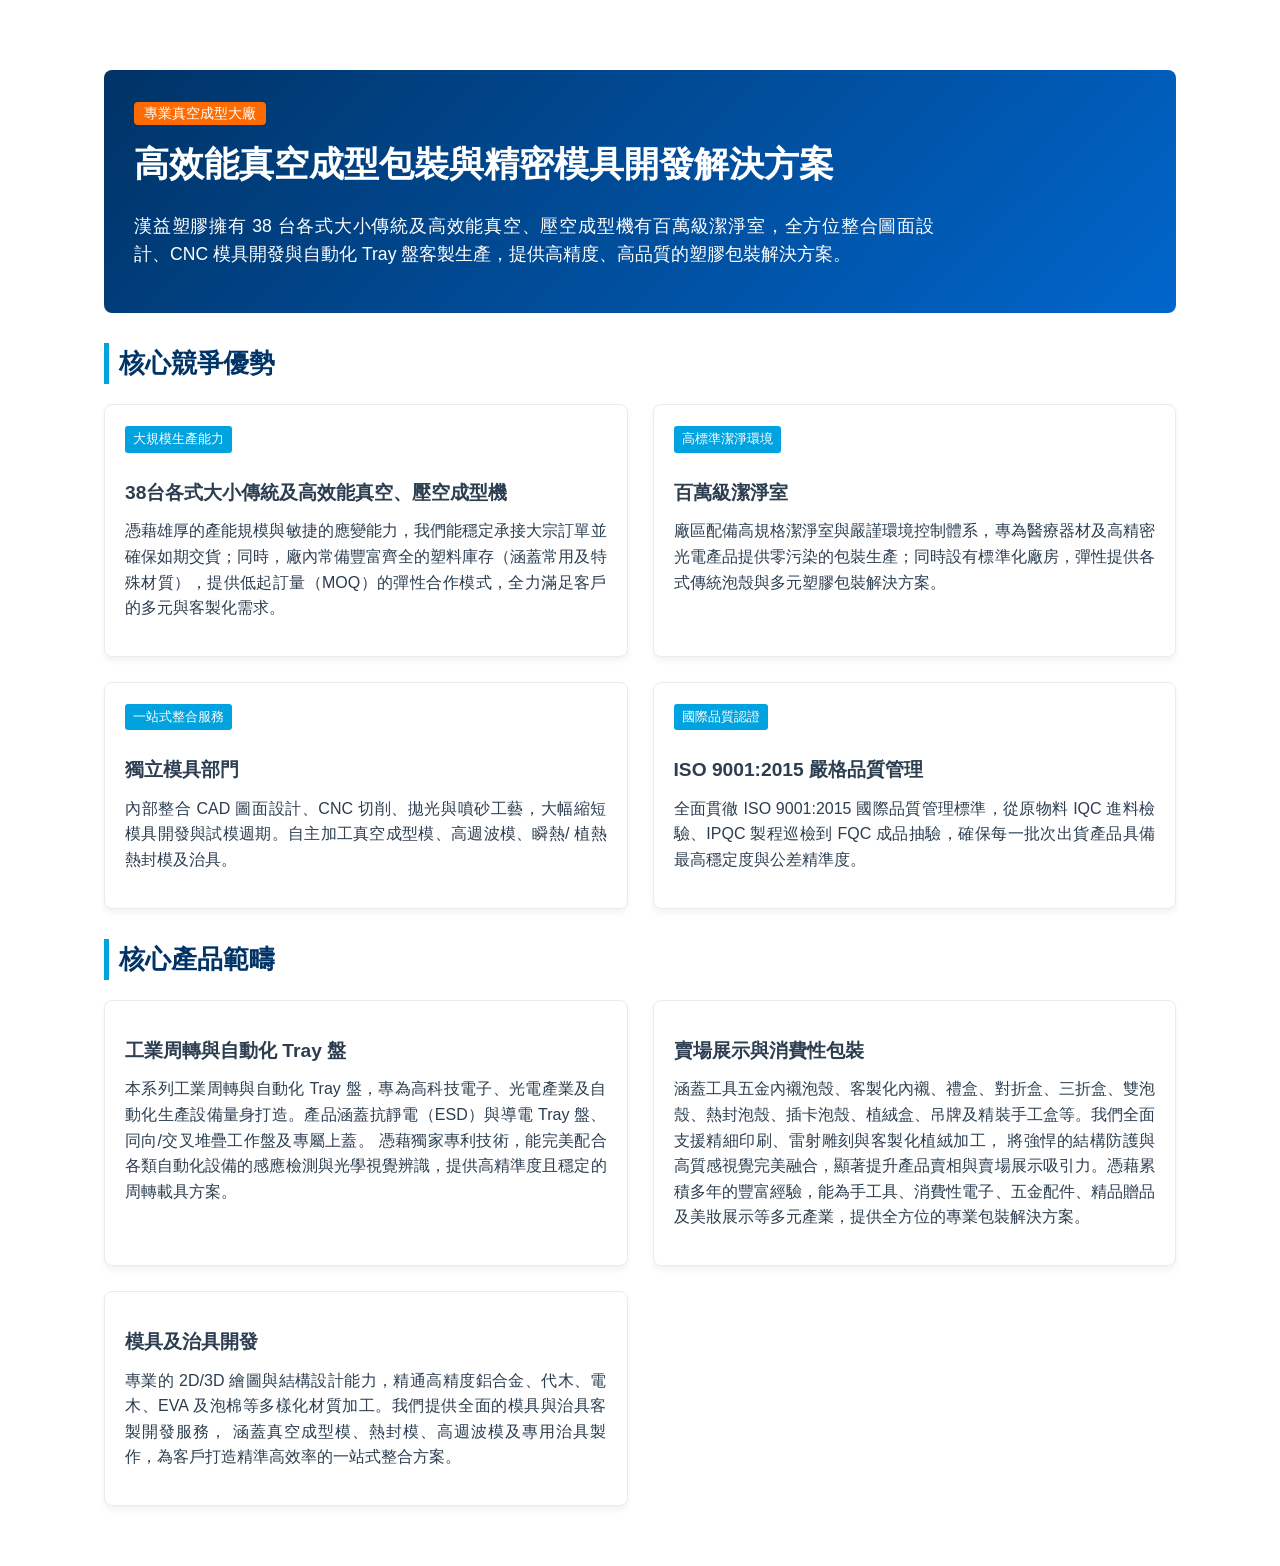
==== commit 6dba3bd7: "Update index.html" ====
--- a/index.html
+++ b/index.html
@@ -229,119 +229,7 @@
   </main>
    <!-- Footer -->
 	<div id="site-footer"></div>
-
-
-  <!-- JavaScript for Tab Switching, Language Toggle and Gallery Filter -->
-<script>
-  // 切換語言功能 (Zh / En)
-  function setLanguage(lang) {
-    if (lang === 'en') {
-      document.body.classList.remove('lang-zh');
-      document.body.classList.add('lang-en');
-      document.documentElement.lang = 'en';
-    } else {
-      document.body.classList.remove('lang-en');
-      document.body.classList.add('lang-zh');
-      document.documentElement.lang = 'zh-TW';
-    }
-
-    // 更新按鈕 active 狀態（加上判斷避免動態 Header 未載入時報錯）
-    const btnZh = document.getElementById('btn-zh');
-    const btnEn = document.getElementById('btn-en');
-    
-    if (btnZh && btnEn) {
-      if (lang === 'en') {
-        btnEn.classList.add('active');
-        btnZh.classList.remove('active');
-      } else {
-        btnZh.classList.add('active');
-        btnEn.classList.remove('active');
-      }
-    }
-
-    localStorage.setItem('hanyih_lang', lang);
-  }
-
-  // 取得目前設定的語言
-  function getCurrentLang() {
-    return localStorage.getItem('hanyih_lang') || 'zh';
-  }
-
-  // 頁面初始化檢測語言設定
-  (function initLang() {
-    setLanguage(getCurrentLang());
-  })();
-
-  // 切換頁面 Tab
-  function switchTab(tabId) {
-    const sections = document.querySelectorAll('.page-section');
-    sections.forEach(section => section.classList.remove('active'));
-
-    const navs = document.querySelectorAll('.nav-links a');
-    navs.forEach(nav => nav.classList.remove('active'));
-
-    const targetSection = document.getElementById(tabId);
-    if (targetSection) {
-      targetSection.classList.add('active');
-    }
-
-    const targetNav = document.getElementById('nav-' + tabId);
-    if (targetNav) {
-      targetNav.classList.add('active');
-    }
-
-    window.scrollTo({ top: 0, behavior: 'smooth' });
-  }
-
-  // 產品圖庫分類篩選功能
-  function filterGallery(category, button) {
-    const buttons = document.querySelectorAll('.filter-btn');
-    buttons.forEach(btn => btn.classList.remove('active'));
-    button.classList.add('active');
-
-    const cards = document.querySelectorAll('.gallery-card');
-    cards.forEach(card => {
-      if (category === 'all' || card.getAttribute('data-category') === category) {
-        card.style.display = 'flex';
-      } else {
-        card.style.display = 'none';
-      }
-    });
-  }
-
-  // 動態載入 Header（重點：載入完成後重新刷新語言按鈕狀態）
-  fetch('header.html')
-    .then(response => {
-      if (!response.ok) {
-        throw new Error('找不到 header.html 檔案');
-      }
-      return response.text();
-    })
-    .then(data => {
-      document.getElementById('site-header').innerHTML = data;
-      // Header 載入完成後，同步更新一次語言與按鈕狀態
-      setLanguage(getCurrentLang());
-    })
-    .catch(error => {
-      console.error('載入 Header 失敗:', error);
-    });
-    
-  // 動態載入 Footer
-  fetch('footer.html')
-    .then(response => {
-      if (!response.ok) {
-        throw new Error('找不到 footer.html 檔案');
-      }
-      return response.text();
-    })
-    .then(data => {
-      document.getElementById('site-footer').innerHTML = data;
-      // Footer 載入完成後，同步刷新語言
-      setLanguage(getCurrentLang());
-    })
-    .catch(error => {
-      console.error('載入 Footer 失敗:', error);
-    });
-</script>
+<!-- 引入共用 JavaScript 檔案 -->
+  <script src="script.js"></script>
 </body>
 </html>
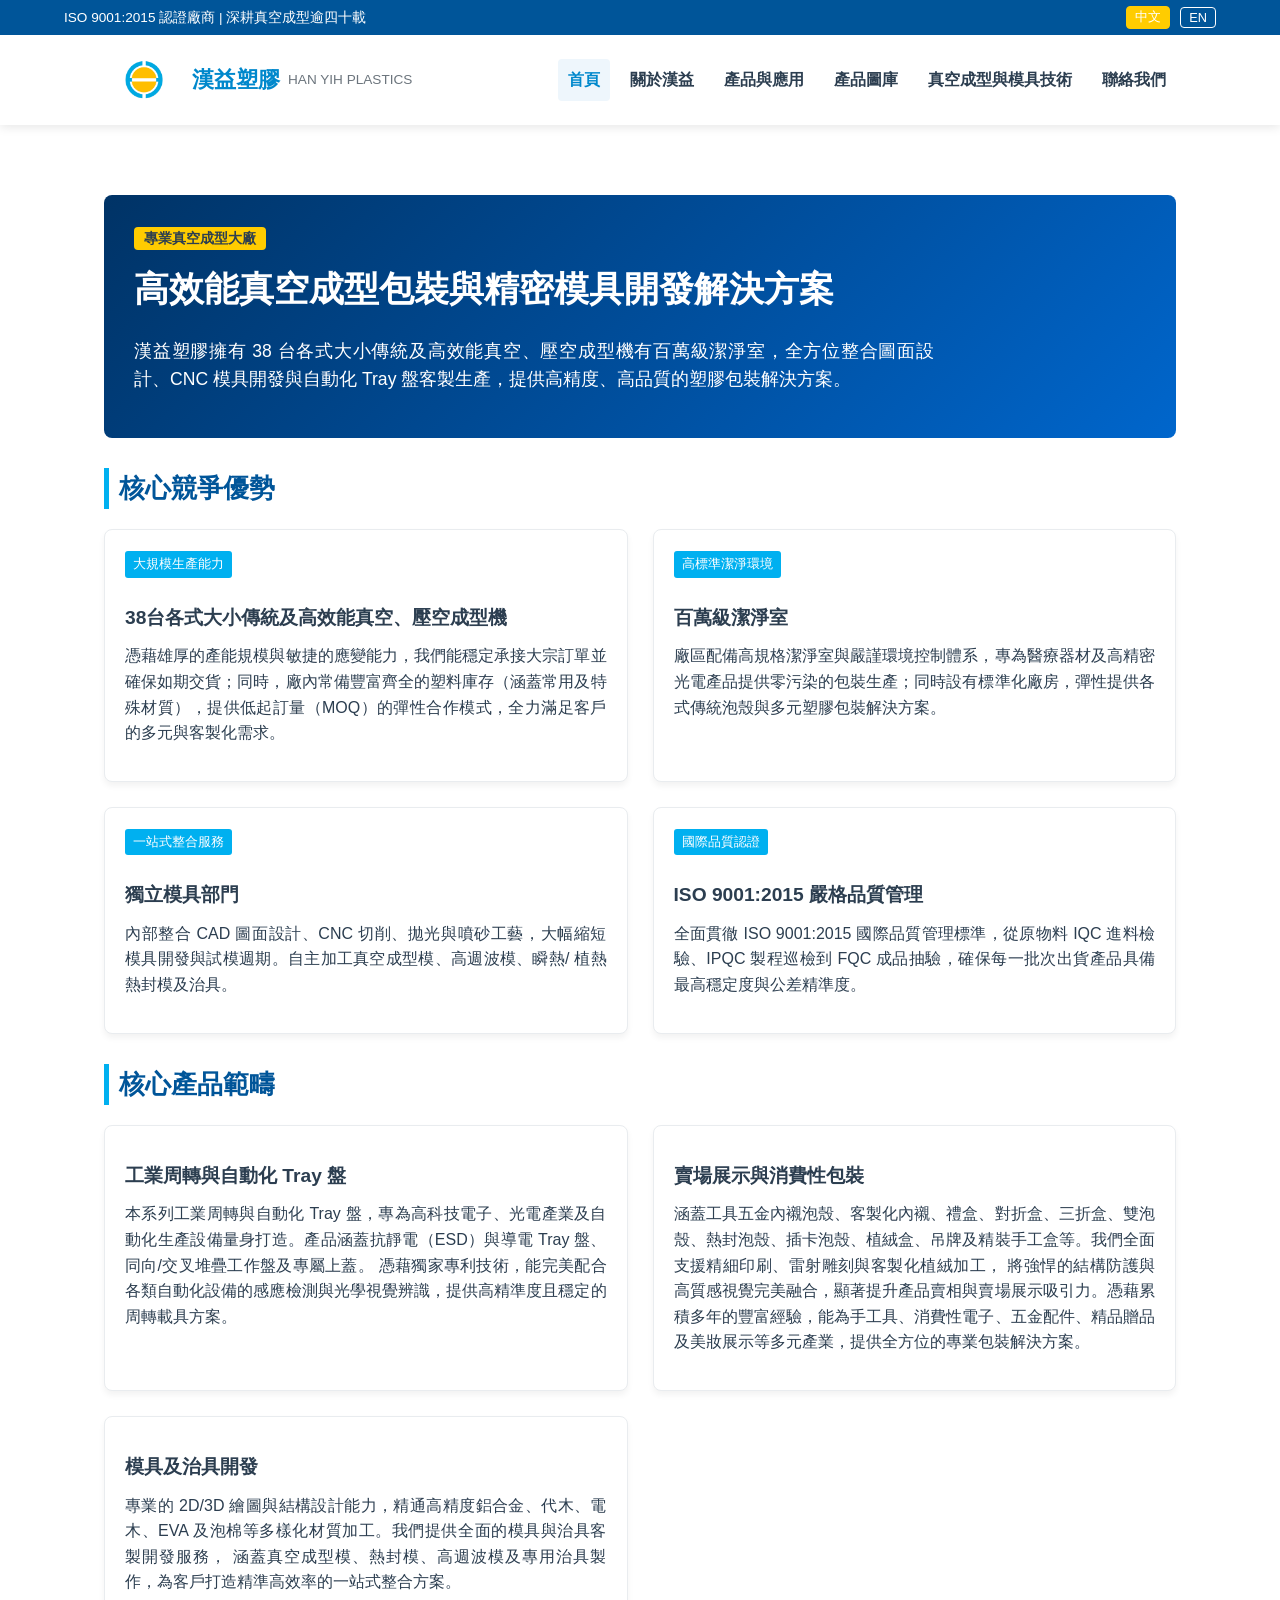
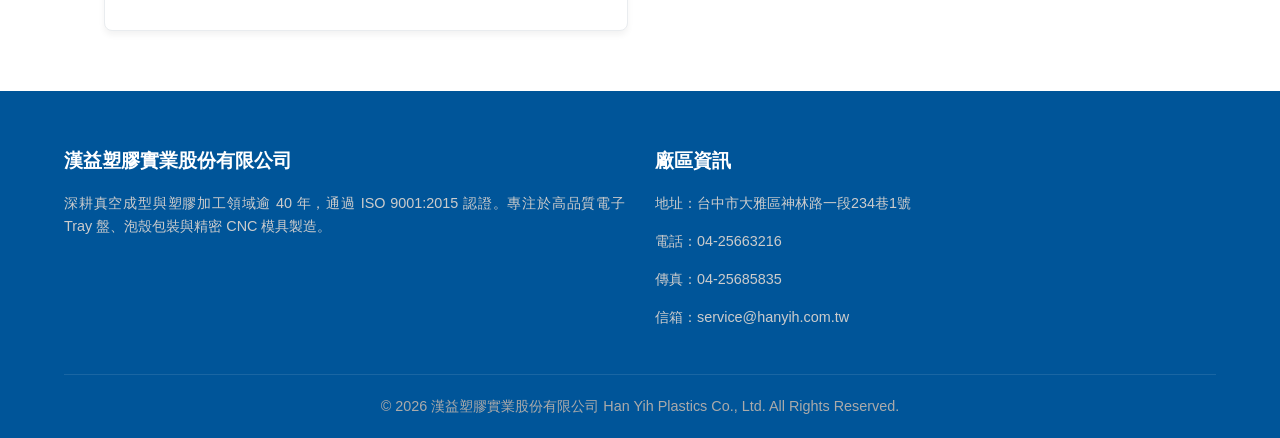
==== commit b18979a0: "Update index.html" ====
--- a/index.html
+++ b/index.html
@@ -111,9 +111,9 @@
     <!-- 1. 首頁 (Home) -->
     <section id="home" class="page-section active">
       <div class="cta-box" style="text-align: left; background: linear-gradient(135deg, #003366, #0066cc);">
-        <span style="background:var(--accent); padding:4px 10px; border-radius:4px; font-size:0.85rem;">
-          <span class="lang-zh">專業真空成型大廠</span><span class="lang-en">Leading Thermoforming Manufacturer</span>
-        </span>
+		<span style="background:var(--accent); color: var(--text-dark); padding:4px 10px; border-radius:4px; font-size:0.85rem; font-weight: bold;">
+		  <span class="lang-zh">專業真空成型大廠</span><span class="lang-en">Leading Thermoforming Manufacturer</span>
+		</span>
         <h1 style="color:#fff; border:none; margin:10px 0;">
           <span class="lang-zh">高效能真空成型包裝與精密模具開發解決方案</span>
           <span class="lang-en">High-Performance Thermoforming Packaging & Precision Mold Solutions</span>
--- a/style.css
+++ b/style.css
@@ -1,14 +1,14 @@
 
-    :root {
-      --primary: #004b87;
-      --primary-dark: #003366;
-      --secondary: #00a3e0;
-      --accent: #ff6b00;
-      --bg-light: #f8f9fa;
-      --text-dark: #2c3e50;
-      --text-muted: #6c757d;
-      --border-color: #e9ecef;
-    }
+	:root {
+	  --primary: #0088cc;      /* 網頁主色：對應 Logo 藍色 */
+	  --primary-dark: #005599; /* 深度主色：用於深色區塊與滑鼠懸停 */
+	  --secondary: #00b0f0;    /* 次要色：對應 Logo 外環的青藍色 */
+	  --accent: #ffcc00;       /* 強調與按鈕色：對應 Logo 內圓的金黃色 */
+	  --bg-light: #f8f9fa;
+	  --text-dark: #2c3e50;
+	  --text-muted: #6c757d;
+	  --border-color: #e9ecef;
+	}
 
     * { box-sizing: border-box; margin: 0; padding: 0; }
     body { font-family: -apple-system, BlinkMacSystemFont, "Segoe UI", Roboto, "Helvetica Neue", Arial, "Microsoft JhengHei", sans-serif; color: var(--text-dark); line-height: 1.6; background-color: #fff; }
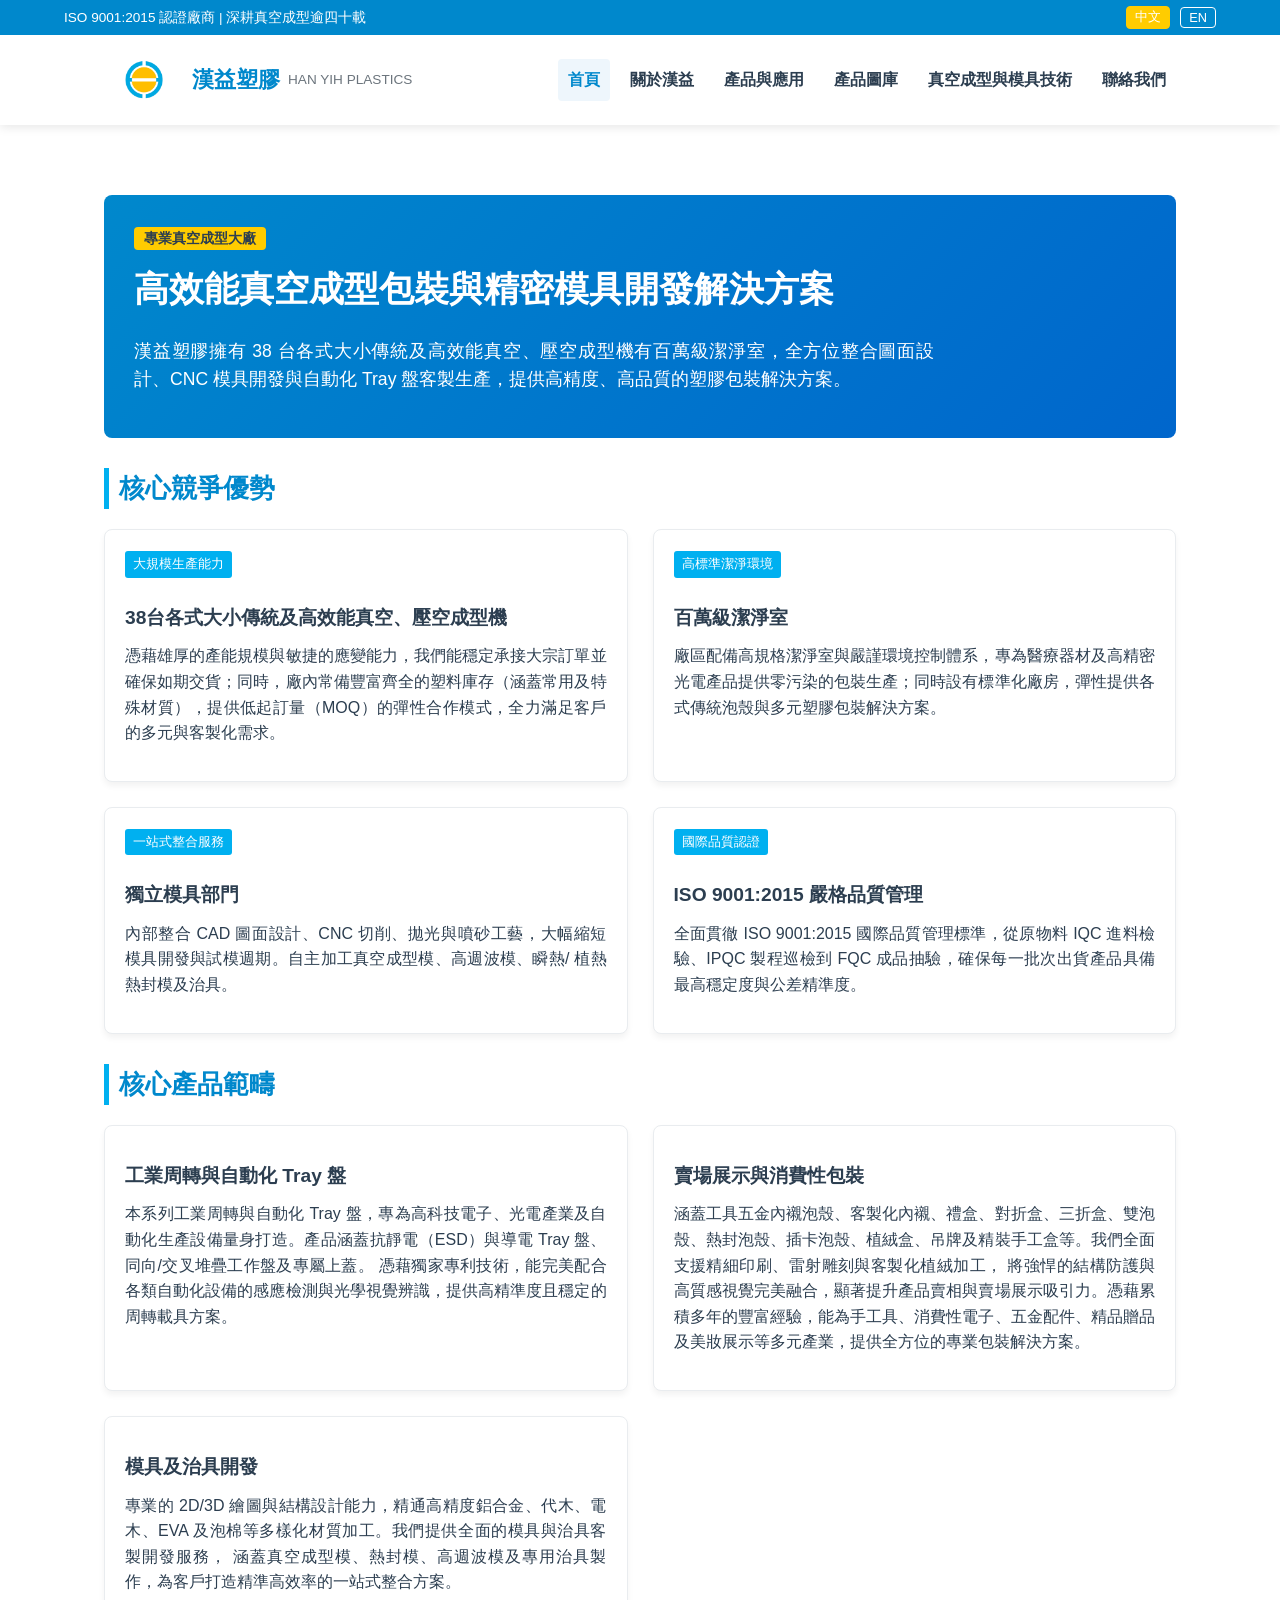
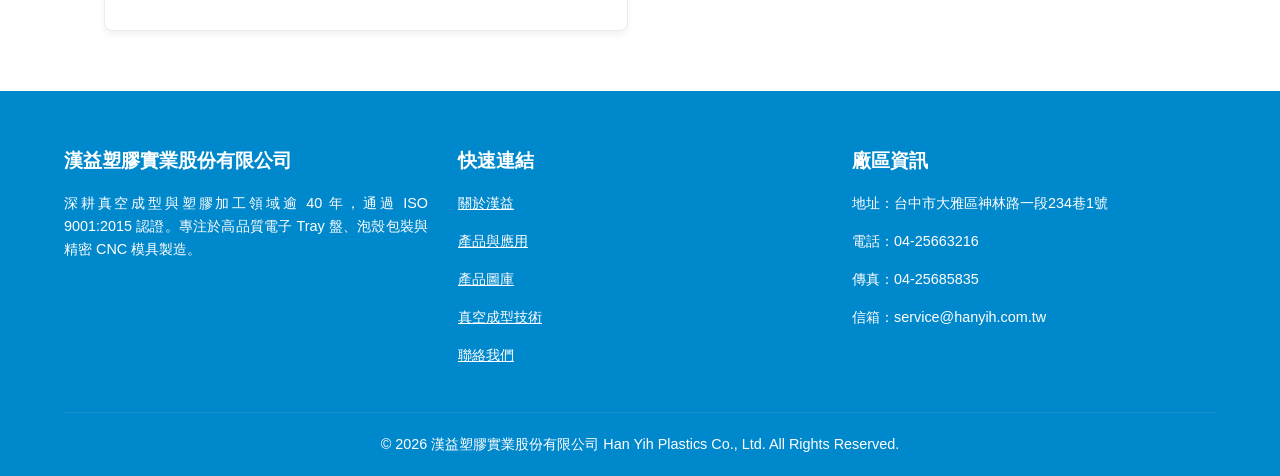
==== commit ca8b608d: "Update index.html" ====
--- a/index.html
+++ b/index.html
@@ -110,7 +110,7 @@
   <main>
     <!-- 1. 首頁 (Home) -->
     <section id="home" class="page-section active">
-      <div class="cta-box" style="text-align: left; background: linear-gradient(135deg, #003366, #0066cc);">
+      <div class="cta-box" style="text-align: left; background: linear-gradient(135deg, #0088cc, #0066cc);">
 		<span style="background:var(--accent); color: var(--text-dark); padding:4px 10px; border-radius:4px; font-size:0.85rem; font-weight: bold;">
 		  <span class="lang-zh">專業真空成型大廠</span><span class="lang-en">Leading Thermoforming Manufacturer</span>
 		</span>
--- a/style.css
+++ b/style.css
@@ -1,7 +1,7 @@
 
 	:root {
 	  --primary: #0088cc;      /* 網頁主色：對應 Logo 藍色 */
-	  --primary-dark: #005599; /* 深度主色：用於深色區塊與滑鼠懸停 */
+	  --primary-dark: #0088cc; /* 深度主色：用於深色區塊與滑鼠懸停 */
 	  --secondary: #00b0f0;    /* 次要色：對應 Logo 外環的青藍色 */
 	  --accent: #ffcc00;       /* 強調與按鈕色：對應 Logo 內圓的金黃色 */
 	  --bg-light: #f8f9fa;
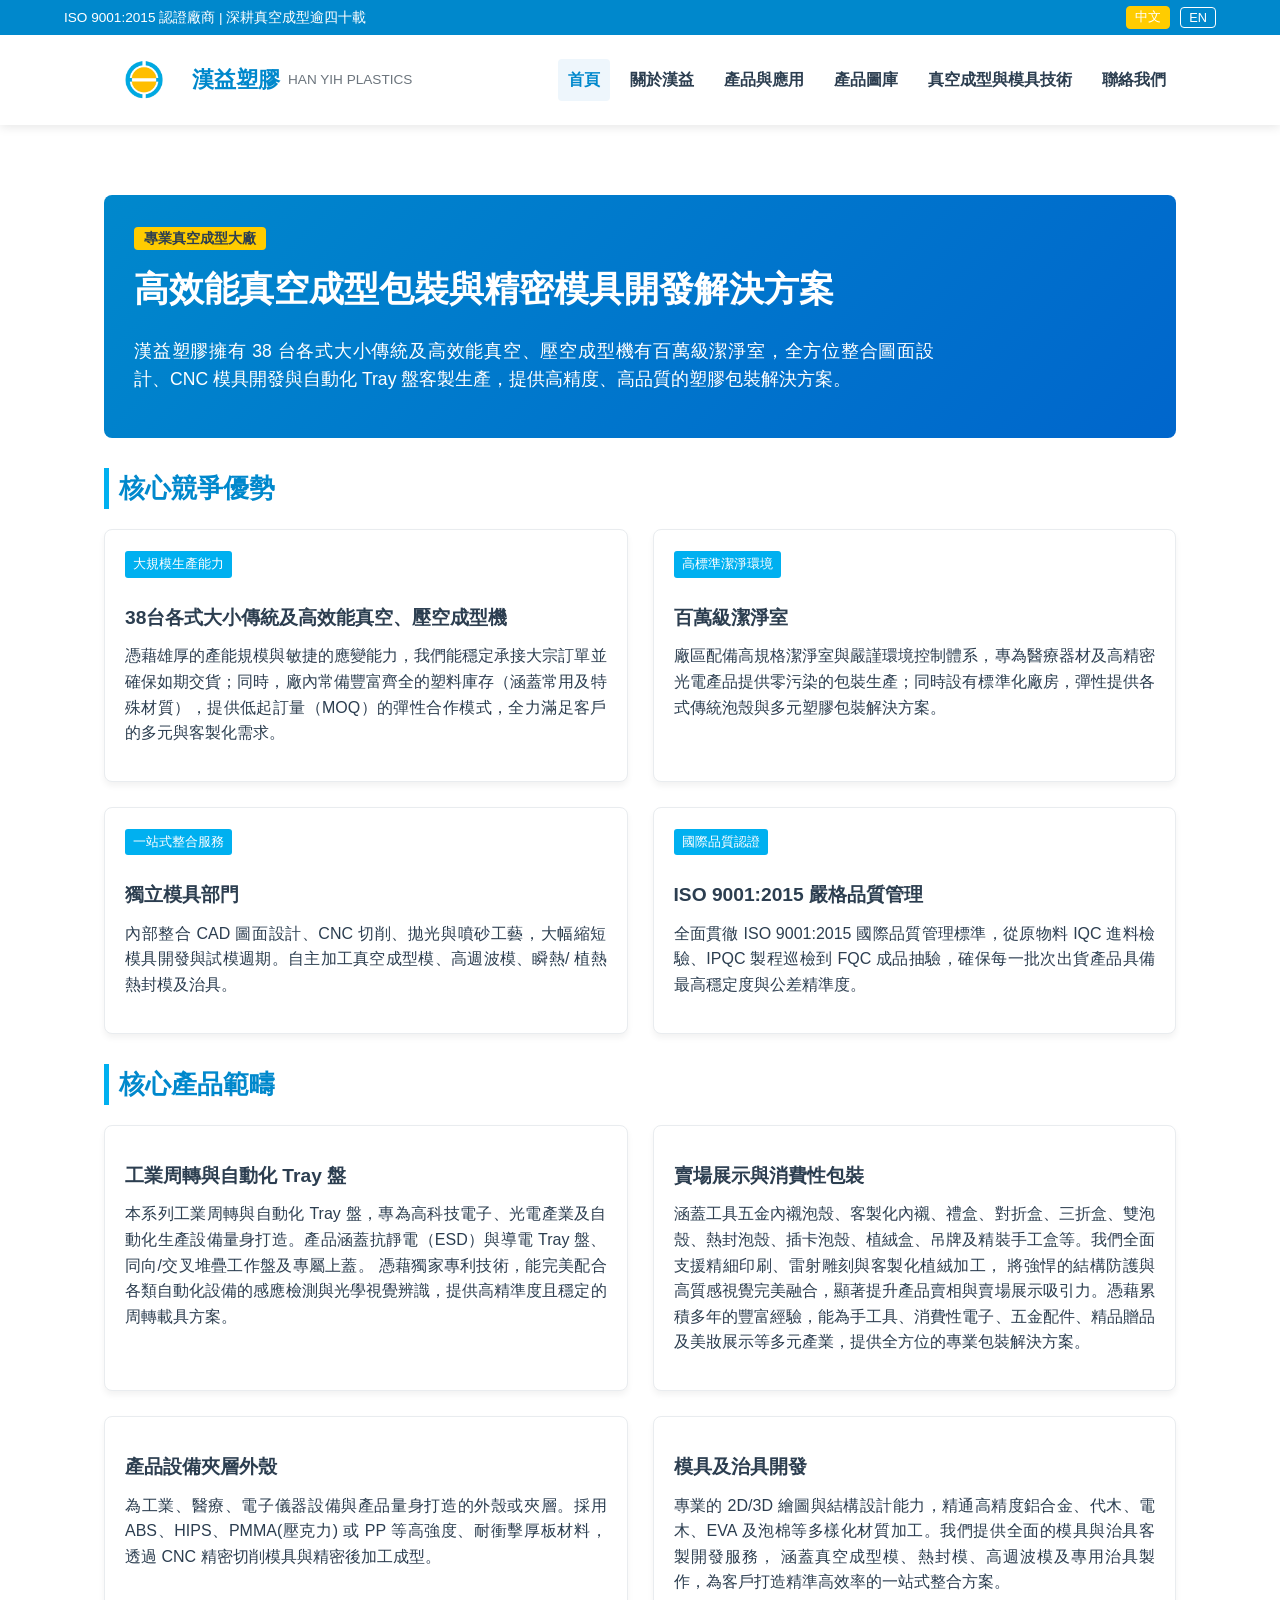
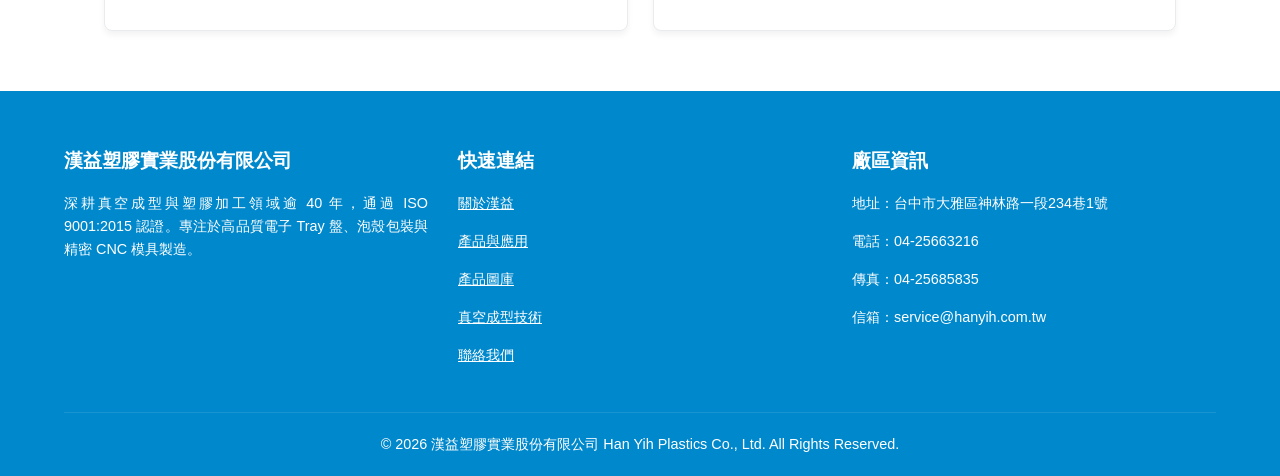
==== commit bac838a0: "Update index.html" ====
--- a/index.html
+++ b/index.html
@@ -211,6 +211,19 @@
 			Backed by extensive industry expertise, we deliver end-to-end packaging services across hand tools, consumer electronics, hardware, premium gifts, and cosmetic retail displays. </span>
           </p>
         </div>
+
+        <div class="card">
+          <h3>
+            <span class="lang-zh">產品設備夾層外殼</span><span class="lang-en">Product & Equipment Interlayer /Housings</span>
+          </h3>
+          <p>
+            <span class="lang-zh"> 為工業、醫療、電子儀器設備與產品量身打造的外殼或夾層。採用 ABS、HIPS、PMMA(壓克力) 或 PP 等高強度、耐衝擊厚板材料，透過 CNC 精密切削模具與精密後加工成型。</span>
+            <span class="lang-en">Custom-designed housings and interlayers tailored for industrial machinery, medical devices, electronic instruments, and equipment. Manufactured using high-impact
+			  , heavy-gauge sheet materials such as ABS, HIPS, PMMA (Acrylic), or PP, formed through CNC precision-milled molds and precision secondary finishing.
+			</span>
+          </p>
+        </div>
+
         <div class="card">
           <h3>
             <span class="lang-zh">模具及治具開發</span><span class="lang-en">Mold & Fixture Tooling</span>
--- a/style.css
+++ b/style.css
@@ -38,9 +38,10 @@
 
     /* Header & Navigation */
     header { background-color: #fff; box-shadow: 0 2px 10px rgba(0,0,0,0.1); position: sticky; top: 0; z-index: 1000; }
-    .top-bar { background-color: var(--primary-dark); color: #fff; padding: 6px 5%; font-size: 0.85rem; display: flex; justify-content: space-between; align-items: center; }
+    .top-bar { background-color: var(--primary-dark); color: #fff; padding: 6px 5%; font-size: 0.85rem; }
     .top-bar a { color: #fff; text-decoration: none; margin-left: 15px; }
     .top-bar-right { display: flex; align-items: center; }
+	.top-bar-content { max-width: 1200px;  margin: 0 auto;  display: flex;  justify-content: space-between;  align-items: center;  width: 100%;}
     nav { display: flex; justify-content: space-between; align-items: center; padding: 15px 5%; max-width: 1200px; margin: 0 auto; }
     .logo { font-size: 1.4rem; font-weight: bold; color: var(--primary); text-decoration: none; display: flex; align-items: center; gap: 8px; white-space: nowrap;flex-shrink: 0;}
     .logo span { font-size: 0.85rem; color: var(--text-muted); font-weight: normal; white-space: nowrap;}
@@ -118,10 +119,20 @@
     .footer-content { max-width: 1200px; margin: 0 auto; display: grid; grid-template-columns: repeat(auto-fit, minmax(250px, 1fr)); gap: 30px; }
     .footer-bottom { text-align: center; margin-top: 30px; padding-top: 20px; border-top: 1px solid rgba(255,255,255,0.1); color: #aaa; }
 
-    @media (max-width: 768px) {
-      .top-bar { flex-direction: column; gap: 5px; text-align: center; }
-      .nav-links { flex-direction: column; gap: 10px; width: 100%; text-align: center; display: none; }
-      .nav-links.show { display: flex; padding-top: 15px; }
-      .grid-2 { grid-template-columns: 1fr; }
-      .gallery-grid { grid-template-columns: repeat(auto-fill, minmax(180px, 1fr)); gap: 12px; }
-    }
+
+	@media (max-width: 768px) {
+		/* 改為控制內部容器，讓手機版時上下排列並置中 */
+		.top-bar-content { 
+		  flex-direction: column; 
+		  gap: 5px; 
+		  text-align: center; 
+		}
+		.top-bar-right {
+		  justify-content: center;
+		}
+		
+		.nav-links { flex-direction: column; gap: 10px; width: 100%; text-align: center; display: none; }
+		.nav-links.show { display: flex; padding-top: 15px; }
+		.grid-2 { grid-template-columns: 1fr; }
+		.gallery-grid { grid-template-columns: repeat(auto-fill, minmax(180px, 1fr)); gap: 12px; }
+	  }
